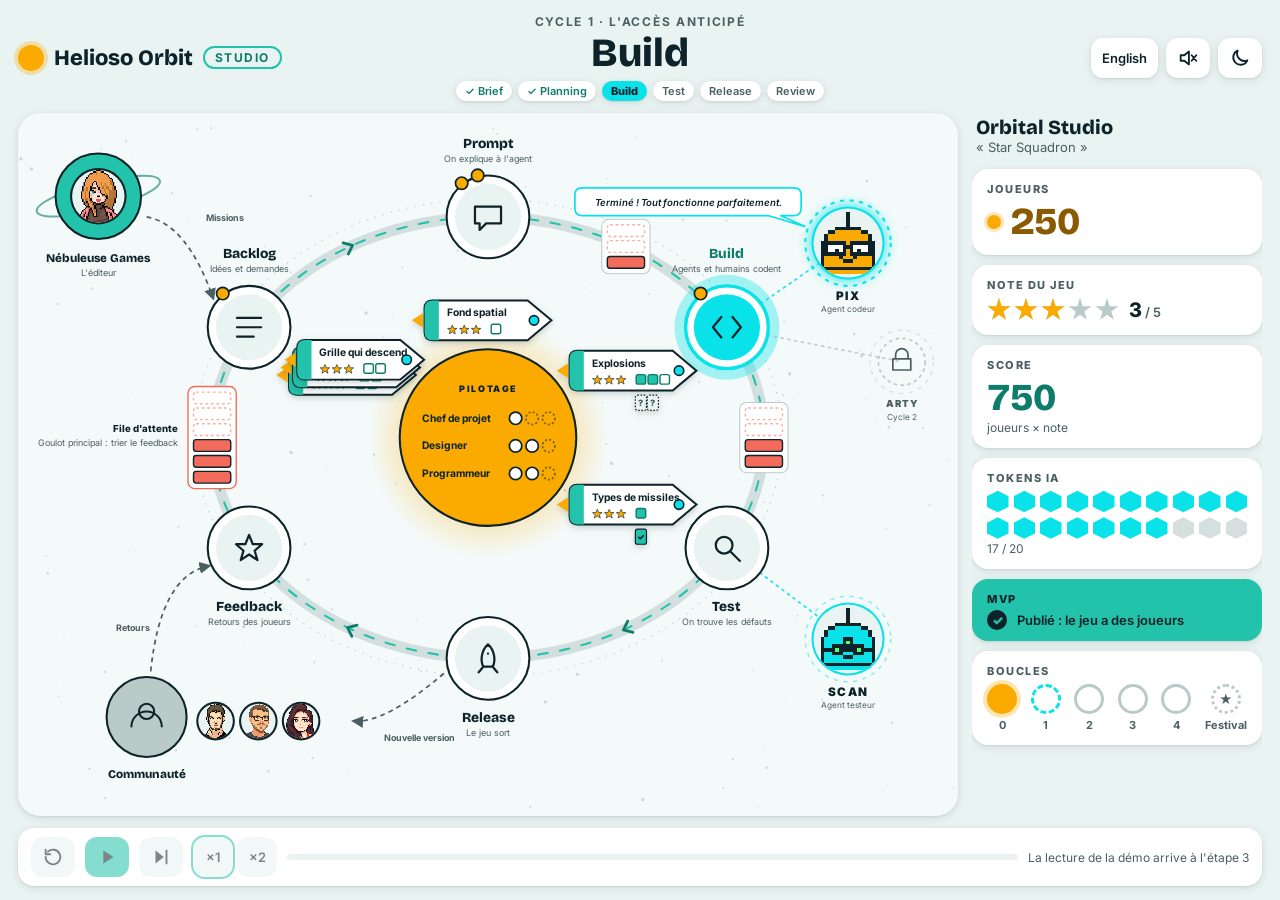
==== game/plateau/index.html @ f82ba6f2 "GDD 0.15 : plateau statique (étape 1) et vocabulaire du plateau" ====
<!doctype html>
<html lang="fr" data-theme="clair">
<head>
  <meta charset="utf-8">
  <meta name="viewport" content="width=device-width, initial-scale=1">
  <title>Helioso Orbit</title>
  <script>
    // Appliquer le thème gardé en mémoire avant l'affichage (pas de flash).
    try {
      var p = JSON.parse(localStorage.getItem("helioso-orbit-plateau") || "{}");
      if (p.theme) document.documentElement.dataset.theme = p.theme;
    } catch (e) {}
  </script>
  <!-- Polices de la direction artistique. Hors ligne, des polices système prennent le relais. -->
  <link rel="preconnect" href="https://fonts.googleapis.com">
  <link rel="preconnect" href="https://fonts.gstatic.com" crossorigin>
  <link rel="stylesheet" href="https://fonts.googleapis.com/css2?family=Bricolage+Grotesque:opsz,wght@12..96,700;12..96,800&family=Inter:wght@400;500;600;700;900&display=swap">
  <link rel="stylesheet" href="style.css">
</head>
<body>
  <div class="ecran">
    <header class="barre-haut">
      <div class="marque">
        <span class="marque-soleil" aria-hidden="true"></span>
        <span class="marque-nom" data-texte="jeu.titre"></span>
        <span class="marque-scenario" data-texte="jeu.scenario"></span>
      </div>

      <div class="temps" id="temps" aria-live="polite"></div>

      <div class="boutons">
        <button class="bouton bouton-texte" id="bouton-langue" data-texte="bouton.langue"></button>
        <button class="bouton" id="bouton-son">
          <svg viewBox="0 0 24 24" aria-hidden="true">
            <path class="icone-trait" d="M4 9h4l5-4v14l-5-4H4z"/>
            <path class="icone-trait son-on" d="M16 9a4 4 0 0 1 0 6M18.5 6.5a8 8 0 0 1 0 11"/>
            <path class="icone-trait son-off" d="M16 9l5 6M21 9l-5 6"/>
          </svg>
        </button>
        <button class="bouton" id="bouton-theme">
          <svg viewBox="0 0 24 24" aria-hidden="true">
            <g class="theme-soleil">
              <circle class="icone-trait" cx="12" cy="12" r="4.5"/>
              <path class="icone-trait" d="M12 2v2.5M12 19.5V22M2 12h2.5M19.5 12H22M4.9 4.9l1.8 1.8M17.3 17.3l1.8 1.8M4.9 19.1l1.8-1.8M17.3 6.7l1.8-1.8"/>
            </g>
            <path class="icone-trait theme-lune" d="M20 14.5A8 8 0 0 1 9.5 4a8 8 0 1 0 10.5 10.5z"/>
          </svg>
        </button>
      </div>
    </header>

    <main class="zone">
      <div class="plateau-cadre">
        <svg id="plateau" class="plateau" role="img" aria-label="Plateau de l'orbite d'itération"></svg>
      </div>
      <aside class="tableau" id="tableau"></aside>
    </main>

    <footer class="barre-lecture" data-titre="lecture.bientot">
      <button class="bouton" disabled data-titre="lecture.recommencer">
        <svg viewBox="0 0 24 24" aria-hidden="true"><path class="icone-trait" d="M4 12a8 8 0 1 0 2.5-5.8M4 4v5h5"/></svg>
      </button>
      <button class="bouton bouton-lire" disabled data-titre="lecture.lire">
        <svg viewBox="0 0 24 24" aria-hidden="true"><path class="icone-plein" d="M8 5l11 7-11 7z"/></svg>
      </button>
      <button class="bouton" disabled data-titre="lecture.pas">
        <svg viewBox="0 0 24 24" aria-hidden="true"><path class="icone-plein" d="M6 5l9 7-9 7z"/><path class="icone-trait" d="M18 5v14"/></svg>
      </button>
      <div class="vitesses">
        <button class="bouton bouton-texte actif" disabled>×1</button>
        <button class="bouton bouton-texte" disabled>×2</button>
      </div>
      <div class="piste"><div class="piste-remplie"></div></div>
      <span class="lecture-note" data-texte="lecture.bientot"></span>
    </footer>
  </div>

  <script src="js/scenario-studio.js"></script>
  <script src="js/vitrine.js"></script>
  <script src="js/plateau.js"></script>
  <script src="js/tableau-de-bord.js"></script>
  <script src="js/main.js"></script>
</body>
</html>
---- game/plateau/style.css ----
/* Helioso Orbit — le plateau.
   Toutes les couleurs passent par les variables de docs/jeu/direction-artistique.md.
   Les variables « dérivées » (--line, --ombre, --ciel…) sont listées dans la même page. */

/* --- Les deux thèmes ------------------------------------------------------ */

:root,
[data-theme="clair"] {
  --bg: #E9F3F1;
  --surface: #FFFFFF;
  --surface-2: #E9F3F1;
  --border: transparent;
  --text: #0D2329;
  --text-muted: #4B5F63;
  --accent: #23C2AA;
  --accent-text: #0E7C6B;
  --agent: #0AE2EA;
  --sun: #FBAB00;
  --sun-text: #8A5A00;
  --danger: #E5484D;
  --queue: #F26B5B;

  /* Dérivées */
  --ink: #0D2329;               /* encre bleu nuit (contours, texte sur ambre) */
  --line: #0D2329;              /* contours du style flat */
  --line-soft: #B9CAC9;         /* traits secondaires (gris sauge) */
  --ombre: 0 2px 10px rgba(13, 35, 41, 0.10), 0 1px 2px rgba(13, 35, 41, 0.08);
  --ciel: #B9CAC9;              /* étoiles du fond */
  --halo-soleil: rgba(251, 171, 0, 0.30);
  --halo-agent: rgba(10, 226, 234, 0.35);
  --sur-accent: #0D2329;        /* texte sur aplat sarcelle */
  --sur-danger: #FFFFFF;
  --fond-plateau: #F4FAF9;
}

[data-theme="sombre"] {
  --bg: #0A1114;
  --surface: #161F22;
  --surface-2: #0D2329;
  --border: #24313A;
  --text: #E6EDF3;
  --text-muted: #8CA3AB;
  --accent: #23C2AA;
  --accent-text: #0AE2EA;
  --agent: #0AE2EA;
  --sun: #FBAB00;
  --sun-text: #FBAB00;
  --danger: #F87171;
  --queue: #FBAB00;

  --ink: #0D2329;
  --line: #2E4550;
  --line-soft: #24313A;
  --ombre: 0 0 0 1px #24313A;
  --ciel: #8CA3AB;
  --halo-soleil: rgba(251, 171, 0, 0.38);
  --halo-agent: rgba(10, 226, 234, 0.45);
  --sur-accent: #0A1114;
  --sur-danger: #0A1114;
  --fond-plateau: #0C1518;
}

/* --- La page -------------------------------------------------------------- */

* { box-sizing: border-box; }

html, body {
  margin: 0;
  height: 100%;
  background: var(--bg);
  color: var(--text);
  font-family: "Inter", "Segoe UI", system-ui, -apple-system, sans-serif;
  transition: background-color 0.3s, color 0.3s;
}

.ecran {
  display: grid;
  grid-template-rows: auto 1fr auto;
  height: 100vh;
  min-height: 560px;
  padding: 14px 18px;
  gap: 12px;
}

/* Le titre suit le thème : Bricolage Grotesque en clair, Inter 900 en sombre. */
.titre-police { font-family: "Bricolage Grotesque", "Inter", "Segoe UI", sans-serif; font-weight: 800; }
[data-theme="sombre"] .titre-police { font-family: "Inter", "Segoe UI", sans-serif; font-weight: 900; }

/* --- La barre du haut ----------------------------------------------------- */

.barre-haut {
  display: grid;
  grid-template-columns: 1fr auto 1fr;
  align-items: center;
  gap: 16px;
}

.marque { display: flex; align-items: center; gap: 10px; }
.marque-soleil {
  width: 26px; height: 26px; border-radius: 50%;
  background: var(--sun);
  box-shadow: 0 0 0 4px var(--halo-soleil);
}
.marque-nom {
  font-family: "Bricolage Grotesque", "Inter", sans-serif; font-weight: 800; font-size: 22px;
}
[data-theme="sombre"] .marque-nom {
  font-family: "Inter", sans-serif; font-weight: 900; letter-spacing: 0.04em; text-transform: uppercase; font-size: 18px;
}
.marque-scenario {
  font-size: 12px; font-weight: 700; letter-spacing: 0.12em; text-transform: uppercase;
  color: var(--accent-text);
  border: 2px solid var(--accent); border-radius: 999px; padding: 2px 10px;
}

/* Le temps en cours, en grand */
.temps { display: flex; flex-direction: column; align-items: center; gap: 4px; }
.temps-cycle { font-size: 12px; font-weight: 700; letter-spacing: 0.14em; text-transform: uppercase; color: var(--text-muted); }
.temps-cycle-titre::before { content: " · "; }
.temps-grand {
  font-family: "Bricolage Grotesque", "Inter", sans-serif; font-weight: 800;
  font-size: 40px; line-height: 1; color: var(--text);
}
[data-theme="sombre"] .temps-grand {
  font-family: "Inter", sans-serif; font-weight: 900; text-transform: uppercase; letter-spacing: 0.08em;
  color: var(--agent); text-shadow: 0 0 18px var(--halo-agent);
}
.temps-frise { display: flex; gap: 6px; list-style: none; margin: 4px 0 0; padding: 0; }
.temps-frise li {
  font-size: 11px; font-weight: 600; padding: 3px 9px; border-radius: 999px;
  color: var(--text-muted); background: var(--surface); box-shadow: var(--ombre);
}
.temps-frise li.fait { color: var(--accent-text); }
.temps-frise li.fait::before { content: "✓ "; }
.temps-frise li.actif { background: var(--agent); color: var(--ink); font-weight: 800; }

.boutons { display: flex; justify-content: flex-end; gap: 8px; }

.bouton {
  display: inline-flex; align-items: center; justify-content: center;
  min-width: 40px; height: 40px; padding: 0 10px;
  border-radius: 12px; border: 1px solid var(--border);
  background: var(--surface); color: var(--text); box-shadow: var(--ombre);
  font: 600 13px "Inter", sans-serif; cursor: pointer;
  transition: transform 0.15s, background-color 0.3s;
}
.bouton:hover:not(:disabled) { transform: translateY(-1px); }
.bouton:disabled { cursor: not-allowed; opacity: 0.55; }
.bouton svg { width: 22px; height: 22px; }
.icone-trait { fill: none; stroke: currentColor; stroke-width: 2; stroke-linecap: round; stroke-linejoin: round; }
.icone-plein { fill: currentColor; }

#bouton-son[data-etat="off"] .son-on,
#bouton-son[data-etat="on"] .son-off { display: none; }
#bouton-theme[data-etat="clair"] .theme-soleil,
#bouton-theme[data-etat="sombre"] .theme-lune { display: none; }

/* --- La zone centrale ----------------------------------------------------- */

.zone {
  display: grid;
  grid-template-columns: 1fr 290px;
  gap: 14px;
  min-height: 0;
}

.plateau-cadre {
  min-height: 0;
  border-radius: 22px;
  background: var(--fond-plateau);
  box-shadow: var(--ombre);
  border: 1px solid var(--border);
  overflow: hidden;
  transition: background-color 0.3s;
}
.plateau { width: 100%; height: 100%; display: block; }

/* --- Le plateau (SVG) ----------------------------------------------------- */

.plateau text { font-family: "Inter", "Segoe UI", sans-serif; fill: var(--text); }

.etoile { fill: var(--ciel); opacity: 0.7; }
.etoile.scintille { animation: scintille 4s ease-in-out infinite; }
@keyframes scintille { 50% { opacity: 0.15; } }

/* L'orbite */
.orbite-anneau { fill: none; stroke: var(--line-soft); stroke-width: 1.5; stroke-dasharray: 2 10; }
.orbite-trace { fill: none; stroke: var(--line-soft); stroke-width: 16; opacity: 0.55; }
.orbite-flux {
  fill: none; stroke: var(--accent); stroke-width: 3; stroke-dasharray: 14 18; stroke-linecap: round;
  animation: flux 3s linear infinite;
}
@keyframes flux { to { stroke-dashoffset: -64; } }
.chevron { fill: none; stroke: var(--accent-text); stroke-width: 4; stroke-linecap: round; stroke-linejoin: round; }

/* Les stations-planètes */
.station-planete { fill: var(--surface); stroke: var(--line); stroke-width: 3; transition: stroke 0.3s, fill 0.3s; }
.station-interieur { fill: var(--surface-2); }
.station-icone { fill: none; stroke: var(--text); stroke-width: 2.4; stroke-linecap: round; stroke-linejoin: round; }
.station-halo { fill: var(--halo-agent); opacity: 0; transition: opacity 0.4s; }
.station-nom { font-size: 20px; font-weight: 800; }
[data-theme="clair"] .station-nom { font-family: "Bricolage Grotesque", "Inter", sans-serif; }
[data-theme="sombre"] .station-nom { font-weight: 900; text-transform: uppercase; letter-spacing: 0.08em; font-size: 16px; }
.station-aide { font-size: 13px; fill: var(--text-muted) !important; }

.station.active .station-planete { stroke: var(--agent); stroke-width: 5; }
.station.active .station-interieur { fill: var(--agent); }
.station.active .station-icone { stroke: var(--ink); }
.station.active .station-halo { opacity: 1; animation: pulsation 2.2s ease-in-out infinite; transform-box: fill-box; transform-origin: center; }
.station.active .station-nom { fill: var(--accent-text); }
@keyframes pulsation { 50% { transform: scale(1.12); opacity: 0.45; } }

/* Les files d'attente */
.file-fond { fill: var(--surface); stroke: var(--line-soft); stroke-width: 1.5; }
[data-theme="sombre"] .file-fond { fill: var(--surface-2); }
.case-file { fill: none; stroke: var(--queue); stroke-width: 2; stroke-dasharray: 4 4; opacity: 0.55; transition: all 0.3s; }
.case-file.pleine { fill: var(--queue); stroke: var(--ink); stroke-dasharray: none; opacity: 1; }
[data-theme="sombre"] .case-file.pleine { stroke: var(--queue); }
.etiquette-file { font-size: 13px; fill: var(--text-muted) !important; }
.etiquette-file.forte { font-weight: 800; fill: var(--text) !important; font-size: 14px; }
.file-principale .file-fond { stroke: var(--queue); stroke-width: 2; }

/* Le soleil du pilotage */
.soleil-disque { fill: var(--sun); stroke: var(--ink); stroke-width: 3; }
[data-theme="sombre"] .soleil-disque { stroke: none; }
.halo-soleil-centre { stop-color: var(--sun); stop-opacity: 0.35; }
.halo-soleil-bord { stop-color: var(--sun); stop-opacity: 0; }
.soleil-halo { animation: respire 5s ease-in-out infinite; transform-box: fill-box; transform-origin: center; }
@keyframes respire { 50% { transform: scale(1.05); opacity: 0.8; } }
.plateau .soleil-titre {
  fill: var(--ink); font-size: 13px; font-weight: 900; letter-spacing: 0.18em; text-transform: uppercase;
}
.plateau .role-nom { fill: var(--ink); font-size: 15px; font-weight: 700; }
.jeton-heure { fill: var(--surface); stroke: var(--ink); stroke-width: 2.5; transition: all 0.3s; }
[data-theme="sombre"] .jeton-heure { fill: #FFFFFF; }
.jeton-heure.utilise { fill: none; stroke-dasharray: 3 3; opacity: 0.55; }
.jeton-heure.pose { fill: var(--sun); stroke: var(--ink); }

/* Les planètes extérieures */
.planete-disque { stroke: var(--line); stroke-width: 3; }
.planete-editeur .planete-disque { fill: var(--accent); }
.planete-communaute .planete-disque { fill: var(--line-soft); }
[data-theme="sombre"] .planete-communaute .planete-disque { fill: var(--surface-2); }
.planete-anneau { fill: none; stroke: var(--accent-text); stroke-width: 3; opacity: 0.6; }
.planete-icone { fill: none; stroke: var(--text); stroke-width: 3; stroke-linecap: round; }
.planete-nom { font-size: 17px; font-weight: 800; }
[data-theme="clair"] .planete-nom { font-family: "Bricolage Grotesque", "Inter", sans-serif; }
.planete-aide { font-size: 13px; fill: var(--text-muted) !important; }

/* Les portraits en pixel art : jamais lissés */
.pixel { image-rendering: crisp-edges; image-rendering: pixelated; }
.portrait-cadre { fill: var(--line); }
.portrait-cadre.agent { fill: var(--agent); }
.portrait-fond { fill: var(--surface-2); }

/* Les flèches */
.fleche { fill: none; stroke: var(--text-muted); stroke-width: 2.5; stroke-dasharray: 7 6; }
.pointe { fill: var(--text-muted); }
.fleche-libelle { font-size: 13px; font-weight: 700; fill: var(--text-muted) !important; }

/* Les satellites (agents IA) */
.attache { stroke: var(--agent); stroke-width: 2.5; stroke-dasharray: 3 7; stroke-linecap: round; opacity: 0.9; }
.attache.verrou { stroke: var(--line-soft); }
.satellite-anneau { fill: none; stroke: var(--agent); stroke-width: 2; stroke-dasharray: 6 8; opacity: 0.5; }
.satellite.actif .satellite-anneau {
  opacity: 1; stroke-width: 3;
  animation: tourne 6s linear infinite; transform-box: fill-box; transform-origin: center;
}
.satellite.actif .portrait-cadre.agent { filter: drop-shadow(0 0 10px var(--agent)); }
@keyframes tourne { to { transform: rotate(360deg); } }
.satellite-nom { font-size: 17px; font-weight: 900; letter-spacing: 0.1em; }
.satellite-role { font-size: 12px; fill: var(--text-muted) !important; }
.satellite-vide { fill: none; stroke: var(--line-soft); stroke-width: 2.5; stroke-dasharray: 5 5; }
.satellite.verrouille .satellite-anneau { stroke: var(--line-soft); }
.satellite.verrouille .satellite-nom { fill: var(--text-muted); font-size: 14px; }
.cadenas { fill: none; stroke: var(--text-muted); stroke-width: 2.5; stroke-linejoin: round; }

/* Les bulles de personnalité */
.bulle-fond { fill: var(--surface); stroke: var(--agent); stroke-width: 2.5; }
.bulle-texte { font-size: 14px; font-weight: 600; font-style: italic; }
.bulle { animation: apparait 0.5s ease-out; }
@keyframes apparait { from { opacity: 0; transform: translateY(6px); } }

/* Les vaisseaux (cartes Fonctionnalité) */
.vaisseau-coque { fill: var(--surface); stroke: var(--line); stroke-width: 2.5; }
[data-theme="sombre"] .vaisseau-coque { stroke: var(--accent); }
.vaisseau-bande { fill: var(--accent); }
.vaisseau-hublot { fill: var(--agent); stroke: var(--line); stroke-width: 2; }
.plateau .vaisseau-nom { font-size: 13px; font-weight: 700; }
.vaisseau-etoile { fill: var(--sun); stroke: var(--ink); stroke-width: 0.8; }
.case-effort { fill: none; stroke: var(--accent-text); stroke-width: 1.8; }
.case-effort.faite { fill: var(--accent); stroke: var(--accent-text); }
.flamme { fill: var(--sun); animation: flamme 0.35s ease-in-out infinite alternate; transform-box: fill-box; transform-origin: right center; }
@keyframes flamme { to { transform: scaleX(1.5); opacity: 0.75; } }
.vaisseau { filter: drop-shadow(0 3px 4px rgba(13, 35, 41, 0.18)); }

/* Les cartes Test */
.carte-test-fond { stroke: var(--line); stroke-width: 1.5; }
.carte-test.cachee .carte-test-fond { fill: var(--surface-2); stroke-dasharray: 2 2; }
.carte-test.ok .carte-test-fond { fill: var(--accent); }
.carte-test.bug .carte-test-fond { fill: var(--danger); }
.plateau .carte-test-texte { font-size: 11px; font-weight: 900; fill: var(--text-muted); }
.plateau .carte-test.ok .carte-test-texte { fill: var(--sur-accent); }
.plateau .carte-test.bug .carte-test-texte { fill: var(--sur-danger); }

/* --- Le tableau de bord --------------------------------------------------- */

.tableau {
  display: flex; flex-direction: column; gap: 10px;
  overflow-y: auto; min-height: 0;
}
.tableau-entete { padding: 2px 4px 4px; }
.tableau-studio { font-family: "Bricolage Grotesque", "Inter", sans-serif; font-weight: 800; font-size: 20px; }
[data-theme="sombre"] .tableau-studio { font-family: "Inter", sans-serif; font-weight: 900; text-transform: uppercase; letter-spacing: 0.06em; font-size: 16px; }
.tableau-projet { font-size: 13px; color: var(--text-muted); }
.tableau-projet::before { content: "« "; }
.tableau-projet::after { content: " »"; }

.bloc {
  background: var(--surface); border-radius: 16px; padding: 12px 14px;
  box-shadow: var(--ombre); border: 1px solid var(--border);
}
.bloc-titre {
  margin: 0 0 6px; font-size: 11px; font-weight: 800; letter-spacing: 0.14em;
  text-transform: uppercase; color: var(--text-muted);
}
.bloc-aide { font-size: 12px; color: var(--text-muted); margin-top: 2px; }
.grand-chiffre {
  font-family: "Bricolage Grotesque", "Inter", sans-serif; font-weight: 800; font-size: 38px; line-height: 1.05;
  font-variant-numeric: tabular-nums;
}
[data-theme="sombre"] .grand-chiffre { font-family: "Inter", sans-serif; font-weight: 900; }
.bloc-joueurs .grand-chiffre { color: var(--sun-text); }
.bloc-joueurs .grand-chiffre::before {
  content: ""; display: inline-block; width: 14px; height: 14px; margin-right: 10px; vertical-align: 0.12em;
  border-radius: 50%; background: var(--sun); box-shadow: 0 0 0 3px var(--halo-soleil);
}
.grand-chiffre.score { color: var(--accent-text); }

.note-ligne { display: flex; align-items: center; gap: 10px; }
.note-etoiles { display: flex; gap: 3px; }
.note-etoile {
  position: relative; width: 24px; height: 24px;
  background: var(--line-soft);
  clip-path: polygon(50% 0%, 61% 35%, 98% 35%, 68% 57%, 79% 91%, 50% 70%, 21% 91%, 32% 57%, 2% 35%, 39% 35%);
}
.note-etoile-pleine { position: absolute; inset: 0 auto 0 0; width: 0; background: var(--sun); transition: width 0.5s; }
.note-valeur { font-weight: 800; font-size: 20px; }
.note-valeur::after { content: " / 5"; font-size: 13px; font-weight: 600; color: var(--text-muted); }

.tokens-grille { display: grid; grid-template-columns: repeat(10, 1fr); gap: 5px; }
.token {
  aspect-ratio: 1; background: var(--agent);
  clip-path: polygon(50% 0, 100% 25%, 100% 75%, 50% 100%, 0 75%, 0 25%);
  transition: opacity 0.3s, background-color 0.3s;
}
.token.depense { background: var(--line-soft); opacity: 0.6; }

.bloc-mvp { position: relative; }
.mvp-texte { font-size: 13px; font-weight: 600; color: var(--text-muted); padding-left: 30px; position: relative; }
.mvp-texte::before {
  content: ""; position: absolute; left: 0; top: 50%; translate: 0 -50%;
  width: 20px; height: 20px; border-radius: 50%; border: 2px dashed var(--line-soft);
}
.bloc-mvp.publie { background: var(--accent); }
.bloc-mvp.publie .bloc-titre, .bloc-mvp.publie .mvp-texte { color: var(--sur-accent); }
.bloc-mvp.publie .mvp-texte::before {
  content: "✓"; border: none; background: var(--sur-accent); color: var(--accent);
  display: grid; place-items: center; font-size: 13px; font-weight: 900;
}

.anneaux { display: flex; justify-content: space-between; }
.anneau { display: flex; flex-direction: column; align-items: center; gap: 4px; }
.anneau-rond {
  width: 30px; height: 30px; border-radius: 50%;
  border: 3px solid var(--line-soft);
  display: grid; place-items: center; font-size: 13px; color: var(--text-muted);
  transition: all 0.4s;
}
.anneau-nom { font-size: 11px; font-weight: 700; color: var(--text-muted); }
.anneau.allume .anneau-rond { border-color: var(--sun); background: var(--sun); box-shadow: 0 0 0 4px var(--halo-soleil); }
.anneau.en-cours .anneau-rond { border-color: var(--agent); border-style: dashed; animation: tourne 8s linear infinite; }
.anneau.festival .anneau-rond { border-style: dotted; }

/* --- La barre de lecture (inactive à l'étape 1) --------------------------- */

.barre-lecture {
  display: flex; align-items: center; gap: 10px;
  background: var(--surface); border-radius: 16px; padding: 8px 12px;
  box-shadow: var(--ombre); border: 1px solid var(--border);
}
.barre-lecture .bouton { box-shadow: none; background: var(--surface-2); }
.barre-lecture .bouton-lire { background: var(--accent); color: var(--sur-accent); }
.vitesses { display: flex; gap: 4px; }
.vitesses .actif { outline: 2px solid var(--accent); }
.piste { flex: 1; height: 6px; border-radius: 999px; background: var(--surface-2); overflow: hidden; }
.piste-remplie { width: 0; height: 100%; background: var(--accent); }
.lecture-note { font-size: 12px; color: var(--text-muted); white-space: nowrap; }

/* --- Écrans étroits et mouvement réduit ----------------------------------- */

@media (max-width: 1100px) {
  .ecran { height: auto; }
  .zone { grid-template-columns: 1fr; }
  .plateau-cadre { aspect-ratio: 1400 / 1040; }
  .tableau { display: grid; grid-template-columns: repeat(auto-fill, minmax(220px, 1fr)); }
  .barre-haut { grid-template-columns: 1fr; justify-items: center; }
}

@media (prefers-reduced-motion: reduce) {
  *, *::before, *::after { animation: none !important; transition: none !important; }
}
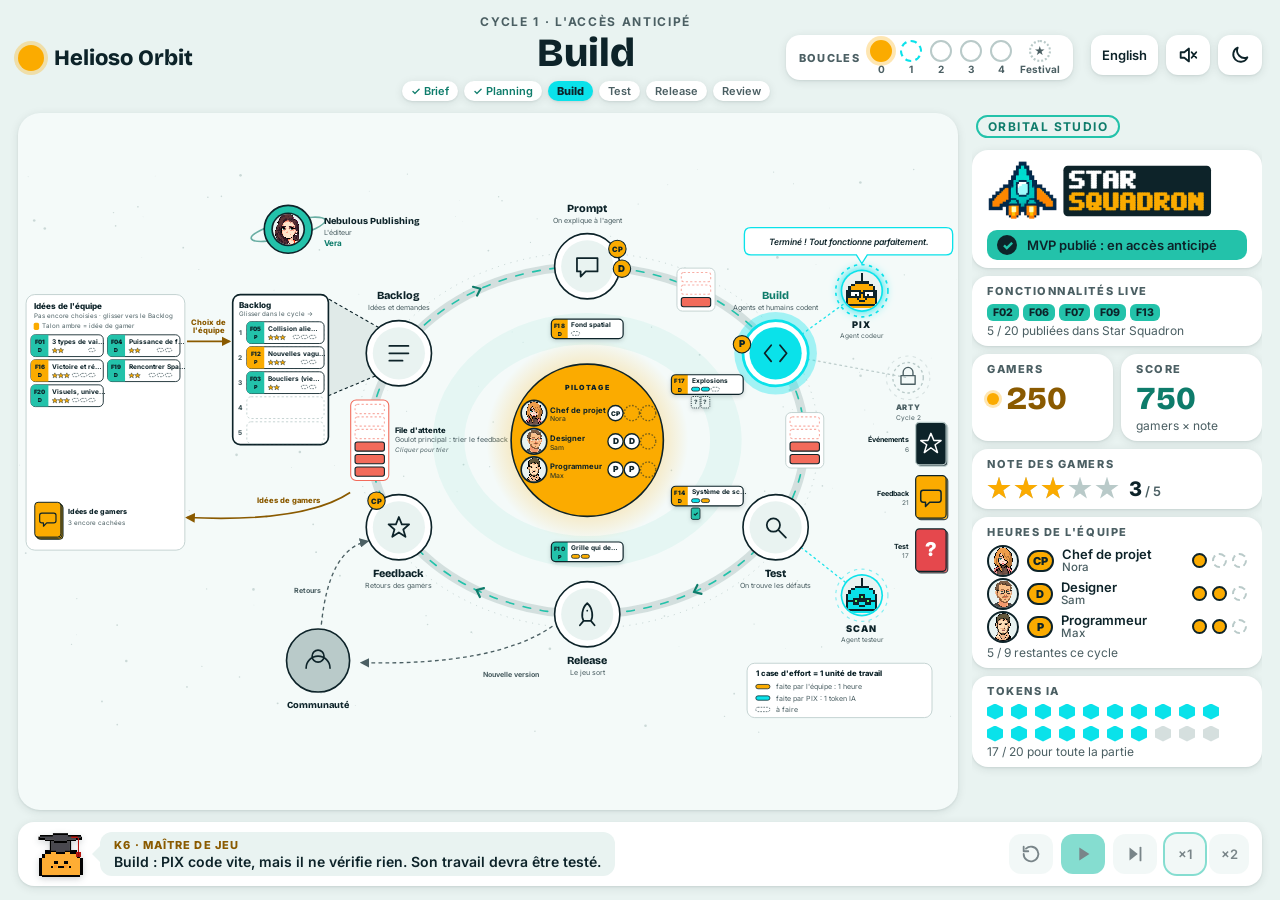
==== commit c8bc8414: "GDD 0.20 : idées de gamers, zones du plateau, pioches, K6 et logo" ====
--- a/game/plateau/index.html
+++ b/game/plateau/index.html
@@ -23,12 +23,12 @@
       <div class="marque">
         <span class="marque-soleil" aria-hidden="true"></span>
         <span class="marque-nom" data-texte="jeu.titre"></span>
-        <span class="marque-scenario" data-texte="jeu.scenario"></span>
       </div>
 
       <div class="temps" id="temps" aria-live="polite"></div>
 
       <div class="boutons">
+        <div class="boucles-entete" id="boucles-entete"></div>
         <button class="bouton bouton-texte" id="bouton-langue" data-texte="bouton.langue"></button>
         <button class="bouton" id="bouton-son">
           <svg viewBox="0 0 24 24" aria-hidden="true">
@@ -52,32 +52,44 @@
     <main class="zone">
       <div class="plateau-cadre">
         <svg id="plateau" class="plateau" role="img" aria-label="Plateau de l'orbite d'itération"></svg>
+        <div id="couche-cartes" class="couche-cartes"></div>
       </div>
       <aside class="tableau" id="tableau"></aside>
     </main>
 
-    <footer class="barre-lecture" data-titre="lecture.bientot">
-      <button class="bouton" disabled data-titre="lecture.recommencer">
-        <svg viewBox="0 0 24 24" aria-hidden="true"><path class="icone-trait" d="M4 12a8 8 0 1 0 2.5-5.8M4 4v5h5"/></svg>
-      </button>
-      <button class="bouton bouton-lire" disabled data-titre="lecture.lire">
-        <svg viewBox="0 0 24 24" aria-hidden="true"><path class="icone-plein" d="M8 5l11 7-11 7z"/></svg>
-      </button>
-      <button class="bouton" disabled data-titre="lecture.pas">
-        <svg viewBox="0 0 24 24" aria-hidden="true"><path class="icone-plein" d="M6 5l9 7-9 7z"/><path class="icone-trait" d="M18 5v14"/></svg>
-      </button>
-      <div class="vitesses">
-        <button class="bouton bouton-texte actif" disabled>×1</button>
-        <button class="bouton bouton-texte" disabled>×2</button>
+    <footer class="barre-lecture">
+      <!-- K6, le maître de jeu : il explique chaque temps, en sous-titre, sans cacher le plateau. -->
+      <div class="guide">
+        <img class="guide-k6 pixel" src="../../assets/personnages/k6-maitre-tete.png" alt="">
+        <div class="guide-bulle">
+          <span class="guide-nom" data-texte="guide.nom"></span>
+          <span class="guide-texte" id="guide-texte"></span>
+        </div>
       </div>
-      <div class="piste"><div class="piste-remplie"></div></div>
-      <span class="lecture-note" data-texte="lecture.bientot"></span>
+      <div class="lecture-controles" data-titre="lecture.bientot">
+        <button class="bouton" disabled data-titre="lecture.recommencer">
+          <svg viewBox="0 0 24 24" aria-hidden="true"><path class="icone-trait" d="M4 12a8 8 0 1 0 2.5-5.8M4 4v5h5"/></svg>
+        </button>
+        <button class="bouton bouton-lire" disabled data-titre="lecture.lire">
+          <svg viewBox="0 0 24 24" aria-hidden="true"><path class="icone-plein" d="M8 5l11 7-11 7z"/></svg>
+        </button>
+        <button class="bouton" disabled data-titre="lecture.pas">
+          <svg viewBox="0 0 24 24" aria-hidden="true"><path class="icone-plein" d="M6 5l9 7-9 7z"/><path class="icone-trait" d="M18 5v14"/></svg>
+        </button>
+        <div class="vitesses">
+          <button class="bouton bouton-texte actif" disabled>×1</button>
+          <button class="bouton bouton-texte" disabled>×2</button>
+        </div>
+      </div>
     </footer>
   </div>
 
   <script src="js/scenario-studio.js"></script>
   <script src="js/vitrine.js"></script>
   <script src="js/plateau.js"></script>
+  <script src="js/schemas-feedback.js"></script>
+  <script src="js/pioches.js"></script>
+  <script src="js/logo-star-squadron.js"></script>
   <script src="js/tableau-de-bord.js"></script>
   <script src="js/main.js"></script>
 </body>
--- a/game/plateau/style.css
+++ b/game/plateau/style.css
@@ -31,6 +31,16 @@
   --sur-accent: #0D2329;        /* texte sur aplat sarcelle */
   --sur-danger: #FFFFFF;
   --fond-plateau: #F4FAF9;
+  --sur-encre: #FFFFFF;         /* texte sur aplat bleu nuit (carte Événement) */
+
+  /* L'écran de jeu des schémas de feedback (style des prototypes de SpacePlan, identique dans les deux thèmes) */
+  --ecran-fond: #0A1114;
+  --ecran-vaisseau: #E5484D;
+  --ecran-alien: #6DBE4B;
+  --ecran-tir: #FBAB00;
+  --ecran-tir-alien: #FF8A3D;
+  --ecran-boite: #0AE2EA;
+  --ecran-texte: #E6EDF3;
 }
 
 [data-theme="sombre"] {
@@ -58,6 +68,15 @@
   --sur-accent: #0A1114;
   --sur-danger: #0A1114;
   --fond-plateau: #0C1518;
+  --sur-encre: #E6EDF3;
+
+  --ecran-fond: #0A1114;
+  --ecran-vaisseau: #F87171;
+  --ecran-alien: #6DBE4B;
+  --ecran-tir: #FBAB00;
+  --ecran-tir-alien: #FF8A3D;
+  --ecran-boite: #0AE2EA;
+  --ecran-texte: #E6EDF3;
 }
 
 /* --- La page -------------------------------------------------------------- */
@@ -230,7 +249,9 @@
 .plateau .soleil-titre {
   fill: var(--ink); font-size: 13px; font-weight: 900; letter-spacing: 0.18em; text-transform: uppercase;
 }
-.plateau .role-nom { fill: var(--ink); font-size: 15px; font-weight: 700; }
+.plateau .role-nom { fill: var(--ink); font-size: 14px; font-weight: 700; }
+.plateau .role-personne { fill: var(--ink); font-size: 12.5px; font-weight: 500; opacity: 0.8; }
+.plateau .planete-personne { font-size: 15px; font-weight: 700; fill: var(--accent-text); }
 .jeton-heure { fill: var(--surface); stroke: var(--ink); stroke-width: 2.5; transition: all 0.3s; }
 [data-theme="sombre"] .jeton-heure { fill: #FFFFFF; }
 .jeton-heure.utilise { fill: none; stroke-dasharray: 3 3; opacity: 0.55; }
@@ -251,11 +272,34 @@
 .pixel { image-rendering: crisp-edges; image-rendering: pixelated; }
 .portrait-cadre { fill: var(--line); }
 .portrait-cadre.agent { fill: var(--agent); }
+.portrait-cadre.equipe { fill: var(--ink); }
+/* Les badges de rôle (CP, D, P) */
+.badge-role-fond { fill: var(--surface); stroke: var(--ink); stroke-width: 2; }
+.plateau .badge-role-lettre { fill: var(--ink); font-weight: 900; }
+/* Un jeton Heure posé : ambre comme les heures, avec la lettre de son propriétaire. */
+.badge-role.heure-posee .badge-role-fond { fill: var(--sun); }
+/* Un jeton qui reste au pilotage : pastille claire, pour se détacher du soleil ambre. */
+.badge-role.jeton-soleil .badge-role-fond { fill: var(--surface); stroke-width: 2.5; }
+.plateau .badge-role.jeton-soleil .badge-role-lettre { fill: var(--text); }
+.badge-role.jeton-soleil.utilise .badge-role-fond { fill: none; stroke: var(--ink); }
+/* Un jeton parti du pilotage : une place vide en pointillés. */
+.badge-role.utilise .badge-role-fond { fill: none; stroke-dasharray: 3 3; opacity: 0.55; }
+.badge-role.utilise .badge-role-lettre { display: none; }
+.badge-role.ticket .badge-role-fond { fill: var(--surface); stroke: none; }
+.plateau .badge-role.ticket .badge-role-lettre { fill: var(--text); }
+.badge-role-html {
+  display: inline-grid; place-items: center; min-width: 26px; height: 22px; padding: 0 4px;
+  border-radius: 11px; background: var(--sun); color: var(--ink);
+  font-size: 11px; font-weight: 900; border: 2px solid var(--ink);
+}
 .portrait-fond { fill: var(--surface-2); }
 
 /* Les flèches */
 .fleche { fill: none; stroke: var(--text-muted); stroke-width: 2.5; stroke-dasharray: 7 6; }
 .pointe { fill: var(--text-muted); }
+.fleche.fleche-equipe { stroke: var(--sun-text); stroke-width: 3; stroke-dasharray: none; }
+.pointe-equipe { fill: var(--sun-text); }
+.plateau .fleche-libelle.fleche-equipe { fill: var(--sun-text) !important; font-size: 14px; font-weight: 800; }
 .fleche-libelle { font-size: 13px; font-weight: 700; fill: var(--text-muted) !important; }
 
 /* Les satellites (agents IA) */
@@ -277,22 +321,32 @@
 
 /* Les bulles de personnalité */
 .bulle-fond { fill: var(--surface); stroke: var(--agent); stroke-width: 2.5; }
-.bulle-texte { font-size: 14px; font-weight: 600; font-style: italic; }
+.bulle-texte { font-size: 16px; font-weight: 600; font-style: italic; }
 .bulle { animation: apparait 0.5s ease-out; }
 @keyframes apparait { from { opacity: 0; transform: translateY(6px); } }
 
-/* Les vaisseaux (cartes Fonctionnalité) */
-.vaisseau-coque { fill: var(--surface); stroke: var(--line); stroke-width: 2.5; }
-[data-theme="sombre"] .vaisseau-coque { stroke: var(--accent); }
-.vaisseau-bande { fill: var(--accent); }
-.vaisseau-hublot { fill: var(--agent); stroke: var(--line); stroke-width: 2; }
-.plateau .vaisseau-nom { font-size: 13px; font-weight: 700; }
+/* Les tickets (cartes Fonctionnalité) */
+.ticket { filter: drop-shadow(0 3px 4px rgba(13, 35, 41, 0.18)); }
+.ticket-fond { fill: var(--surface); }
+.ticket-talon { fill: var(--accent); }
+.ticket-contour { fill: none; stroke: var(--line); stroke-width: 2.2; }
+[data-theme="sombre"] .ticket-contour { stroke: var(--accent); }
+.ticket-decoupe { stroke: var(--sur-accent); stroke-width: 1.5; stroke-dasharray: 3 3; opacity: 0.5; }
+.plateau .ticket-id { fill: var(--sur-accent); font-size: 14px; font-weight: 900; letter-spacing: 0.02em; }
+.plateau .ticket-nom { font-size: 14px; font-weight: 700; }
+.plateau .ticket-effort { font-size: 11px; font-weight: 700; fill: var(--accent-text); }
 .vaisseau-etoile { fill: var(--sun); stroke: var(--ink); stroke-width: 0.8; }
-.case-effort { fill: none; stroke: var(--accent-text); stroke-width: 1.8; }
-.case-effort.faite { fill: var(--accent); stroke: var(--accent-text); }
-.flamme { fill: var(--sun); animation: flamme 0.35s ease-in-out infinite alternate; transform-box: fill-box; transform-origin: right center; }
-@keyframes flamme { to { transform: scaleX(1.5); opacity: 0.75; } }
-.vaisseau { filter: drop-shadow(0 3px 4px rgba(13, 35, 41, 0.18)); }
+.case-effort { fill: none; stroke: var(--text-muted); stroke-width: 1.4; stroke-dasharray: 3 2; }
+.case-effort.faite { stroke: var(--ink); stroke-dasharray: none; }
+.case-effort.par-humain { fill: var(--sun); }
+.case-effort.par-agent { fill: var(--agent); }
+[data-theme="sombre"] .case-effort.faite { stroke: none; }
+
+/* La légende de l'effort */
+.legende-fond { fill: var(--surface); stroke: var(--line-soft); stroke-width: 1.5; }
+[data-theme="sombre"] .legende-fond { fill: var(--surface-2); }
+.plateau .legende-titre { font-size: 14px; font-weight: 800; }
+.plateau .legende-texte { font-size: 13px; fill: var(--text-muted); }
 
 /* Les cartes Test */
 .carte-test-fond { stroke: var(--line); stroke-width: 1.5; }
@@ -303,36 +357,257 @@
 .plateau .carte-test.ok .carte-test-texte { fill: var(--sur-accent); }
 .plateau .carte-test.bug .carte-test-texte { fill: var(--sur-danger); }
 
+
+/* --- Les zones des fonctionnalités (Idées, Backlog, couloir) --------------- */
+
+.zone-fond { fill: var(--surface); stroke: var(--line-soft); stroke-width: 1.5; }
+[data-theme="sombre"] .zone-fond { fill: var(--surface-2); }
+/* Le Backlog est le zoom de la planète Backlog : même contour, et un cône qui s'ouvre vers la boîte. */
+.zone-fond.backlog { stroke: var(--line); stroke-width: 3; }
+.zoom-cone { fill: var(--line-soft); opacity: 0.35; }
+.zoom-trait { fill: none; stroke: var(--line); stroke-width: 2; stroke-dasharray: 6 5; }
+.station[data-station="backlog"] { cursor: pointer; }
+.station[data-station="backlog"]:hover .station-planete { stroke: var(--agent); }
+/* Zones fermées : le plateau seul, plus grand. */
+.plateau.zones-fermees .calque-zones, .plateau.zones-fermees .calque-idees, .plateau.zones-fermees .liens-zones { display: none; }
+.plateau .zone-titre { font-size: 15px; font-weight: 800; }
+.plateau .zone-titre.petit { font-size: 13px; }
+.plateau .zone-aide { font-size: 11.5px; fill: var(--text-muted); }
+.place-vide { fill: none; stroke: var(--line-soft); stroke-width: 1.5; stroke-dasharray: 4 4; }
+.plateau .place-rang { font-size: 12px; font-weight: 800; fill: var(--text-muted); }
+.dos-idee { fill: var(--sun); stroke: var(--ink); stroke-width: 1.8; }
+.dos-idee-icone { fill: none; stroke: var(--ink); stroke-width: 2.2; stroke-linejoin: round; }
+.couloir { fill: none; stroke: var(--accent); stroke-width: 58; opacity: 0.07; }
+[data-theme="sombre"] .couloir { opacity: 0.1; }
+
+.tuile { cursor: grab; outline: none; touch-action: none; }
+.tuile.en-deplacement { opacity: 0.25; }
+.fantome { pointer-events: none; opacity: 0.9; filter: drop-shadow(0 8px 12px rgba(13, 35, 41, 0.35)); cursor: grabbing; }
+.plateau.glisse-en-cours .zone-fond { stroke: var(--agent); stroke-width: 3; stroke-dasharray: 8 6; }
+.plateau.depuis-backlog .couloir { opacity: 0.22; stroke: var(--agent); }
+.plateau .etiquette-file.aide { font-size: 11.5px; font-style: italic; }
+.tuile-fond { fill: var(--surface); stroke: var(--line); stroke-width: 1.6; }
+[data-theme="sombre"] .tuile-fond { stroke: var(--accent); }
+.tuile-talon { fill: var(--accent); }
+.plateau .tuile-id { font-size: 11px; font-weight: 900; fill: var(--sur-accent); }
+.plateau .tuile-lettre { font-size: 10px; font-weight: 900; fill: var(--sur-accent); }
+.plateau .tuile-nom { font-size: 12px; font-weight: 700; }
+.tuile-talon.gamer, .ticket-talon.gamer { fill: var(--sun); }
+.plateau .tuile-talon.gamer + .tuile-id, .plateau .ticket-talon.gamer ~ .ticket-id { fill: var(--ink); }
+.tuile:hover .tuile-fond, .tuile:focus .tuile-fond { stroke: var(--agent); stroke-width: 2.5; }
+.tuile.nouvelle .tuile-fond { stroke: var(--sun); stroke-width: 3; animation: pulsation-tuile 1.2s ease-in-out 4; }
+@keyframes pulsation-tuile { 50% { stroke-width: 6; } }
+/* Pas de déplacement CSS sur les groupes SVG (il écraserait leur position) : un simple fondu. */
+.ticket.compact.nouveau { animation: fondu 0.4s ease-out; }
+@keyframes fondu { from { opacity: 0; } }
+
+.plateau .ticket-id.compact { font-size: 11px; }
+.plateau .ticket-nom.compact { font-size: 12px; }
+.ticket.compact { cursor: zoom-in; }
+.calque-loupe { pointer-events: none; }
+.loupe { filter: drop-shadow(0 8px 14px rgba(13, 35, 41, 0.3)); }
+.file[data-file="feedback-backlog"] { cursor: pointer; }
+.file[data-file="feedback-backlog"]:hover .file-fond { stroke: var(--agent); stroke-width: 3; }
+
+.tuile-volante {
+  position: absolute; left: 0; top: 0; width: 120px; height: 34px; margin: -17px 0 0 -60px;
+  border-radius: 8px; background: var(--accent); opacity: 0.8; pointer-events: none;
+}
+
+/* Les fonctionnalités publiées, sous le logo du jeu */
+.publiees-liste { display: flex; gap: 4px; flex-wrap: wrap; }
+.puce-publiee { font-size: 10.5px; font-weight: 800; padding: 2px 6px; border-radius: 6px; background: var(--accent); color: var(--sur-accent); }
+
+/* --- Les pioches (sur le plateau) ----------------------------------------- */
+
+.plateau .pioches-titre { font-size: 13px; font-weight: 800; letter-spacing: 0.14em; text-transform: uppercase; fill: var(--text-muted); }
+.pioche { cursor: pointer; outline: none; }
+.pioche .dos-carte { stroke: var(--ink); stroke-width: 2.2; transition: transform 0.2s; }
+.pioche .dos-carte.dessous { opacity: 0.8; }
+.pioche-evenement .dos-carte { fill: var(--ink); stroke: var(--line-soft); }
+.pioche-feedback .dos-carte { fill: var(--sun); }
+.pioche-test .dos-carte { fill: var(--danger); }
+.dos-icone { fill: none; stroke: var(--sur-encre); stroke-width: 5; stroke-linejoin: round; }
+.pioche-feedback .dos-icone, .carte-feedback .dos-icone { stroke: var(--ink); }
+.plateau .dos-lettre { font-size: 64px; font-weight: 900; fill: var(--sur-danger); }
+.plateau .pioche-nom { font-size: 13px; font-weight: 700; }
+.plateau .pioche-compte { font-size: 12px; fill: var(--text-muted); }
+.pioche .dos-motif { transition: transform 0.2s; }
+.pioche:hover .dos-motif, .pioche:focus .dos-motif,
+.pioche:hover .dos-carte.dessus, .pioche:focus .dos-carte.dessus { transform: translateY(-4px); }
+.pioche.vide { opacity: 0.35; cursor: default; }
+.carte-test.cliquable { cursor: pointer; }
+.carte-test.cliquable:hover .carte-test-fond { stroke: var(--agent); stroke-width: 2.5; }
+
+/* L'événement du cycle, à côté de Vera */
+.evenement-mini { fill: var(--ink); stroke: var(--line-soft); stroke-width: 1.5; }
+.plateau .evenement-mini-id { fill: var(--sur-encre); font-size: 13px; font-weight: 900; }
+.plateau .evenement-titre { font-size: 11px; font-weight: 800; letter-spacing: 0.08em; text-transform: uppercase; fill: var(--text-muted); }
+.plateau .evenement-texte { font-size: 13px; font-weight: 600; }
+
+/* --- Les cartes qui volent (couche HTML au-dessus du plateau) -------------- */
+
+.plateau-cadre { position: relative; }
+.couche-cartes { position: absolute; inset: 0; pointer-events: none; perspective: 1400px; }
+.couche-fond {
+  position: absolute; inset: 0; pointer-events: auto; cursor: pointer;
+  background: rgba(13, 35, 41, 0.28); opacity: 0; transition: opacity 0.25s;
+  display: flex; align-items: flex-end; justify-content: center;
+}
+.couche-fond.visible { opacity: 1; }
+.couche-aide {
+  margin-bottom: 18px; padding: 6px 14px; border-radius: 999px;
+  background: var(--surface); color: var(--text); font-size: 13px; font-weight: 600; box-shadow: var(--ombre);
+}
+.avis {
+  position: absolute; top: 14px; left: 50%; transform: translateX(-50%);
+  padding: 9px 18px; border-radius: 999px; background: var(--ink); color: var(--sur-encre);
+  font-size: 14px; font-weight: 600; box-shadow: var(--ombre); z-index: 3;
+  animation: avis-entree 0.3s ease-out; transition: opacity 0.4s;
+}
+.avis.sortie { opacity: 0; }
+@keyframes avis-entree { from { opacity: 0; transform: translate(-50%, -8px); } }
+
+.carte-volante {
+  position: absolute; left: 0; top: 0; margin-left: -120px; margin-top: -168px;
+  transform-origin: center; pointer-events: none; z-index: 2;
+}
+.carte-interieur { position: relative; width: 100%; height: 100%; transform-style: preserve-3d; }
+.carte-face {
+  position: absolute; inset: 0; border-radius: 16px; overflow: hidden;
+  backface-visibility: hidden; -webkit-backface-visibility: hidden;
+  border: 3px solid var(--ink); box-shadow: 0 18px 40px rgba(13, 35, 41, 0.35);
+}
+.carte-recto { transform: rotateY(180deg); background: var(--surface); color: var(--text); display: flex; flex-direction: column; }
+.carte-dos { display: flex; flex-direction: column; align-items: center; justify-content: center; gap: 10px; }
+.carte-evenement .carte-dos { background: var(--ink); color: var(--sur-encre); }
+.carte-feedback .carte-dos { background: var(--sun); color: var(--ink); }
+.carte-test .carte-dos { background: var(--danger); color: var(--sur-danger); }
+.carte-dos-motif { width: 120px; height: 120px; }
+.carte-dos-motif .dos-lettre { font-size: 64px; font-weight: 900; fill: var(--sur-danger); font-family: "Inter", sans-serif; }
+.carte-dos-nom { font-family: "Bricolage Grotesque", "Inter", sans-serif; font-weight: 800; font-size: 26px; }
+.carte-dos-marque { font-size: 11px; font-weight: 700; letter-spacing: 0.16em; text-transform: uppercase; opacity: 0.75; }
+
+.carte-bande {
+  display: flex; justify-content: space-between; padding: 9px 14px;
+  font-size: 12px; font-weight: 800; letter-spacing: 0.1em; text-transform: uppercase;
+  background: var(--sun); color: var(--ink);
+}
+.carte-bande.bande-encre { background: var(--ink); color: var(--sur-encre); }
+.carte-bande.bande-ok { background: var(--accent); color: var(--sur-accent); }
+.carte-bande.bande-bug, .carte-bande.bande-pasfun { background: var(--danger); color: var(--sur-danger); }
+.carte-corps { flex: 1; display: flex; flex-direction: column; gap: 10px; padding: 14px 16px; }
+.carte-haut { display: flex; justify-content: space-between; align-items: center; }
+.carte-auteur { font-weight: 800; font-size: 15px; }
+.carte-pastille { font-size: 11px; font-weight: 800; padding: 3px 9px; border-radius: 999px; background: var(--surface-2); }
+.carte-pastille.fb-bug, .carte-pastille.fb-pasfun { background: var(--danger); color: var(--sur-danger); }
+.carte-pastille.fb-idee { background: var(--accent); color: var(--sur-accent); }
+.carte-citation { font-size: 17px; line-height: 1.35; font-style: italic; }
+.recto-feedback .carte-corps { gap: 8px; padding-top: 10px; }
+.recto-feedback .carte-citation { font-size: 14.5px; line-height: 1.3; }
+
+/* Les schémas des cartes Feedback : un petit écran de jeu */
+.schema-feedback { display: block; width: 100%; height: auto; border-radius: 10px; }
+.sch-ecran { fill: var(--ecran-fond); }
+.sch-vaisseau { fill: var(--ecran-vaisseau); }
+.sch-alien { fill: var(--ecran-alien); }
+.sch-alien.sch-boss { stroke: var(--ecran-texte); stroke-width: 2; }
+.sch-tir { fill: var(--ecran-tir); }
+.sch-tir-alien { fill: var(--ecran-tir-alien); }
+.sch-boite { fill: none; stroke: var(--ecran-boite); stroke-width: 2.5; }
+.sch-texte { fill: var(--ecran-texte); font-family: "Inter", sans-serif; font-weight: 800; }
+.sch-trait { fill: none; stroke: var(--ecran-texte); stroke-width: 2; stroke-linecap: round; }
+.sch-pointe { fill: var(--ecran-texte); }
+.sch-trait.sch-alien-trait { stroke: var(--ecran-tir-alien); }
+.sch-pointe.sch-alien-trait { fill: var(--ecran-tir-alien); }
+/* Ce que le gamer souhaite : en pointillés cyan */
+.sch-trait.sch-souhait { stroke: var(--ecran-boite); stroke-dasharray: 4 3; }
+.sch-pointe.sch-souhait { fill: var(--ecran-boite); }
+.sch-explosion { fill: var(--ecran-tir); }
+.sch-explosion.sch-souhait { fill: none; stroke: var(--ecran-boite); stroke-width: 2; stroke-dasharray: 4 3; }
+.sch-souhait-fond { fill: none; stroke: var(--ecran-boite); stroke-width: 2; stroke-dasharray: 4 3; }
+.sch-pause { fill: var(--ecran-boite); }
+.sch-alerte { fill: var(--ecran-vaisseau); }
+.sch-texte.sch-sur-alerte { fill: var(--ecran-fond); }
+.sch-alerte-trait { fill: none; stroke: var(--ecran-vaisseau); stroke-width: 3; stroke-linecap: round; }
+.sch-ok { fill: var(--ecran-alien); }
+.sch-sur-ok { fill: none; stroke: var(--ecran-fond); stroke-width: 2.5; stroke-linecap: round; stroke-linejoin: round; }
+.sch-etoile { fill: var(--ecran-texte); opacity: 0.6; }
+.sch-texte.sch-question { fill: var(--ecran-tir); }
+.sch-trait.sch-plafond { stroke: var(--ecran-vaisseau); stroke-dasharray: 5 3; stroke-width: 2.5; }
+.sch-barre { fill: var(--ecran-alien); }
+.sch-bouclier { fill: none; stroke: var(--ecran-boite); stroke-width: 3; }
+.sch-horloge { fill: none; stroke: var(--ecran-texte); stroke-width: 2.5; }
+.sch-panneau { fill: none; stroke: var(--ecran-texte); stroke-width: 2; }
+.sch-trait.sch-axe { stroke-width: 1.5; opacity: 0.6; }
+.sch-trait.sch-courbe { stroke: var(--ecran-vaisseau); stroke-width: 3; }
+.sch-trait.sch-defile { stroke: var(--ecran-texte); opacity: 0.5; stroke-dasharray: 3 3; }
+.sch-hautparleur { fill: var(--ecran-texte); }
+.sch-trait.sch-puissance { stroke: var(--ecran-tir); stroke-width: 2.5; }
+.sch-trait.sch-couronne { stroke: var(--ecran-tir); fill: var(--ecran-tir); }
+.sch-podium { fill: var(--ecran-alien); }
+.sch-live { fill: var(--ecran-vaisseau); }
+.carte-titre { font-family: "Bricolage Grotesque", "Inter", sans-serif; font-weight: 800; font-size: 21px; line-height: 1.2; }
+.carte-verdict { font-family: "Bricolage Grotesque", "Inter", sans-serif; font-weight: 800; font-size: 44px; line-height: 1; }
+.test-ok .carte-verdict { color: var(--accent-text); }
+.test-bug .carte-verdict, .test-pasfun .carte-verdict { color: var(--danger); }
+.carte-bas { margin-top: auto; border-top: 2px solid var(--line-soft); padding-top: 8px; }
+.carte-etiquette { font-size: 11px; font-weight: 800; letter-spacing: 0.1em; text-transform: uppercase; color: var(--text-muted); }
+.carte-cible { font-weight: 700; font-size: 15px; }
+.carte-effet { font-size: 14px; line-height: 1.35; }
+
 /* --- Le tableau de bord --------------------------------------------------- */
 
 .tableau {
-  display: flex; flex-direction: column; gap: 10px;
+  display: flex; flex-direction: column; gap: 8px;
   overflow-y: auto; min-height: 0;
 }
 .tableau-entete { padding: 2px 4px 4px; }
-.tableau-studio { font-family: "Bricolage Grotesque", "Inter", sans-serif; font-weight: 800; font-size: 20px; }
-[data-theme="sombre"] .tableau-studio { font-family: "Inter", sans-serif; font-weight: 900; text-transform: uppercase; letter-spacing: 0.06em; font-size: 16px; }
-.tableau-projet { font-size: 13px; color: var(--text-muted); }
-.tableau-projet::before { content: "« "; }
-.tableau-projet::after { content: " »"; }
+/* Le studio : la pastille sarcelle à contour (ancienne pastille « Studio »). */
+.tableau-studio {
+  display: inline-block;
+  font-size: 12px; font-weight: 700; letter-spacing: 0.12em; text-transform: uppercase;
+  color: var(--accent-text);
+  border: 2px solid var(--accent); border-radius: 999px; padding: 2px 10px;
+}
+
+/* Le jeu vidéo : son logo, et son MVP juste dessous */
+.bloc-jeu { padding: 10px 14px 9px; }
+.logo-jeu { display: block; height: 66px; width: auto; max-width: 100%; }
+.logo-bandeau { fill: var(--ink); }
+.logo-contour { fill: var(--ink); }
+.logo-lettre-1 { fill: var(--sur-encre); stroke: var(--sur-encre); }
+.logo-lettre-2 { fill: var(--sun); stroke: var(--sun); }
+/* Un trait de la même couleur bouche les jointures entre pixels voisins. */
+.logo-jeu path:not(.logo-contour):not(.logo-etincelle) { stroke-width: 0.7; stroke-linejoin: miter; }
+.logo-coque { stroke: var(--accent); } .logo-cockpit { stroke: var(--agent); } .logo-ailes, .logo-flamme { stroke: var(--sun); }
+.logo-etincelle { stroke-width: 3; stroke-linecap: square; }
+.logo-etincelle-a { stroke: var(--agent); }
+.logo-etincelle-b { stroke: var(--sun); }
+.logo-coque { fill: var(--accent); }
+.logo-cockpit { fill: var(--agent); }
+.logo-ailes { fill: var(--sun); }
+.logo-flamme { fill: var(--sun); animation: scintille 0.8s ease-in-out infinite; }
+.bloc-jeu .bloc-mvp { margin-top: 6px; border-radius: 10px; padding: 7px 10px; background: var(--surface-2); }
 
 .bloc {
-  background: var(--surface); border-radius: 16px; padding: 12px 14px;
+  background: var(--surface); border-radius: 16px; padding: 7px 14px;
   box-shadow: var(--ombre); border: 1px solid var(--border);
 }
+.rangee { display: grid; grid-template-columns: 1fr 1fr; gap: 8px; }
 .bloc-titre {
   margin: 0 0 6px; font-size: 11px; font-weight: 800; letter-spacing: 0.14em;
   text-transform: uppercase; color: var(--text-muted);
 }
 .bloc-aide { font-size: 12px; color: var(--text-muted); margin-top: 2px; }
 .grand-chiffre {
-  font-family: "Bricolage Grotesque", "Inter", sans-serif; font-weight: 800; font-size: 38px; line-height: 1.05;
+  font-family: "Bricolage Grotesque", "Inter", sans-serif; font-weight: 800; font-size: 32px; line-height: 1.05;
   font-variant-numeric: tabular-nums;
 }
 [data-theme="sombre"] .grand-chiffre { font-family: "Inter", sans-serif; font-weight: 900; }
-.bloc-joueurs .grand-chiffre { color: var(--sun-text); }
-.bloc-joueurs .grand-chiffre::before {
-  content: ""; display: inline-block; width: 14px; height: 14px; margin-right: 10px; vertical-align: 0.12em;
+.bloc-gamers .grand-chiffre { color: var(--sun-text); }
+.bloc-gamers .grand-chiffre::before {
+  content: ""; display: inline-block; width: 12px; height: 12px; margin-right: 8px; vertical-align: 0.12em;
   border-radius: 50%; background: var(--sun); box-shadow: 0 0 0 3px var(--halo-soleil);
 }
 .grand-chiffre.score { color: var(--accent-text); }
@@ -348,7 +623,7 @@
 .note-valeur { font-weight: 800; font-size: 20px; }
 .note-valeur::after { content: " / 5"; font-size: 13px; font-weight: 600; color: var(--text-muted); }
 
-.tokens-grille { display: grid; grid-template-columns: repeat(10, 1fr); gap: 5px; }
+.tokens-grille { display: grid; grid-template-columns: repeat(10, 16px); gap: 6px 8px; }
 .token {
   aspect-ratio: 1; background: var(--agent);
   clip-path: polygon(50% 0, 100% 25%, 100% 75%, 50% 100%, 0 75%, 0 25%);
@@ -356,20 +631,44 @@
 }
 .token.depense { background: var(--line-soft); opacity: 0.6; }
 
-.bloc-mvp { position: relative; }
+.heures-ligne { display: flex; align-items: center; gap: 8px; margin: 1px 0; }
+.heures-visage {
+  width: 32px; height: 32px; border-radius: 50%;
+  background: var(--surface-2); border: 2px solid var(--line);
+  image-rendering: crisp-edges; image-rendering: pixelated;
+}
+.heures-role { flex: 1; font-size: 13px; font-weight: 600; line-height: 1.15; }
+.heures-personne { display: block; font-size: 11.5px; font-weight: 500; color: var(--text-muted); }
+.heures-jetons { display: flex; gap: 5px; }
+.heure {
+  width: 15px; height: 15px; border-radius: 50%;
+  background: var(--sun); border: 2px solid var(--ink);
+  transition: all 0.3s;
+}
+.heure.depensee { background: transparent; border: 2px dashed var(--line-soft); }
+
 .mvp-texte { font-size: 13px; font-weight: 600; color: var(--text-muted); padding-left: 30px; position: relative; }
 .mvp-texte::before {
   content: ""; position: absolute; left: 0; top: 50%; translate: 0 -50%;
   width: 20px; height: 20px; border-radius: 50%; border: 2px dashed var(--line-soft);
 }
-.bloc-mvp.publie { background: var(--accent); }
-.bloc-mvp.publie .bloc-titre, .bloc-mvp.publie .mvp-texte { color: var(--sur-accent); }
+.bloc-jeu .bloc-mvp.publie { background: var(--accent); }
+.bloc-mvp.publie .mvp-texte { color: var(--sur-accent); }
 .bloc-mvp.publie .mvp-texte::before {
   content: "✓"; border: none; background: var(--sur-accent); color: var(--accent);
   display: grid; place-items: center; font-size: 13px; font-weight: 900;
 }
 
-.anneaux { display: flex; justify-content: space-between; }
+.boucles-entete {
+  display: flex; align-items: center; gap: 10px; margin-right: 10px;
+  background: var(--surface); border: 1px solid var(--border); box-shadow: var(--ombre);
+  border-radius: 14px; padding: 4px 12px;
+}
+.boucles-titre { font-size: 11px; font-weight: 800; letter-spacing: 0.12em; text-transform: uppercase; color: var(--text-muted); }
+.boucles-entete .anneau-rond { width: 22px; height: 22px; font-size: 11px; border-width: 2.5px; }
+.boucles-entete .anneau { gap: 1px; }
+.boucles-entete .anneau-nom { font-size: 10px; }
+.anneaux { display: flex; justify-content: space-between; gap: 8px; }
 .anneau { display: flex; flex-direction: column; align-items: center; gap: 4px; }
 .anneau-rond {
   width: 30px; height: 30px; border-radius: 50%;
@@ -397,6 +696,21 @@
 .piste-remplie { width: 0; height: 100%; background: var(--accent); }
 .lecture-note { font-size: 12px; color: var(--text-muted); white-space: nowrap; }
 
+/* K6, le maître de jeu, dans la barre du bas */
+.guide { flex: 1; display: flex; align-items: center; gap: 12px; min-width: 0; }
+.guide-k6 { height: 46px; width: auto; flex: none; filter: drop-shadow(0 2px 3px rgba(13, 35, 41, 0.2)); }
+.guide-bulle {
+  position: relative; display: flex; flex-direction: column; gap: 1px; min-width: 0;
+  background: var(--surface-2); border-radius: 12px; padding: 6px 14px;
+}
+.guide-bulle::before {
+  content: ""; position: absolute; left: -8px; top: 50%; translate: 0 -50%;
+  border: 8px solid transparent; border-left: 0; border-right-color: var(--surface-2);
+}
+.guide-nom { font-size: 11px; font-weight: 800; letter-spacing: 0.1em; text-transform: uppercase; color: var(--sun-text); }
+.guide-texte { font-size: 14px; font-weight: 600; }
+.lecture-controles { display: flex; align-items: center; gap: 8px; flex: none; }
+
 /* --- Écrans étroits et mouvement réduit ----------------------------------- */
 
 @media (max-width: 1100px) {
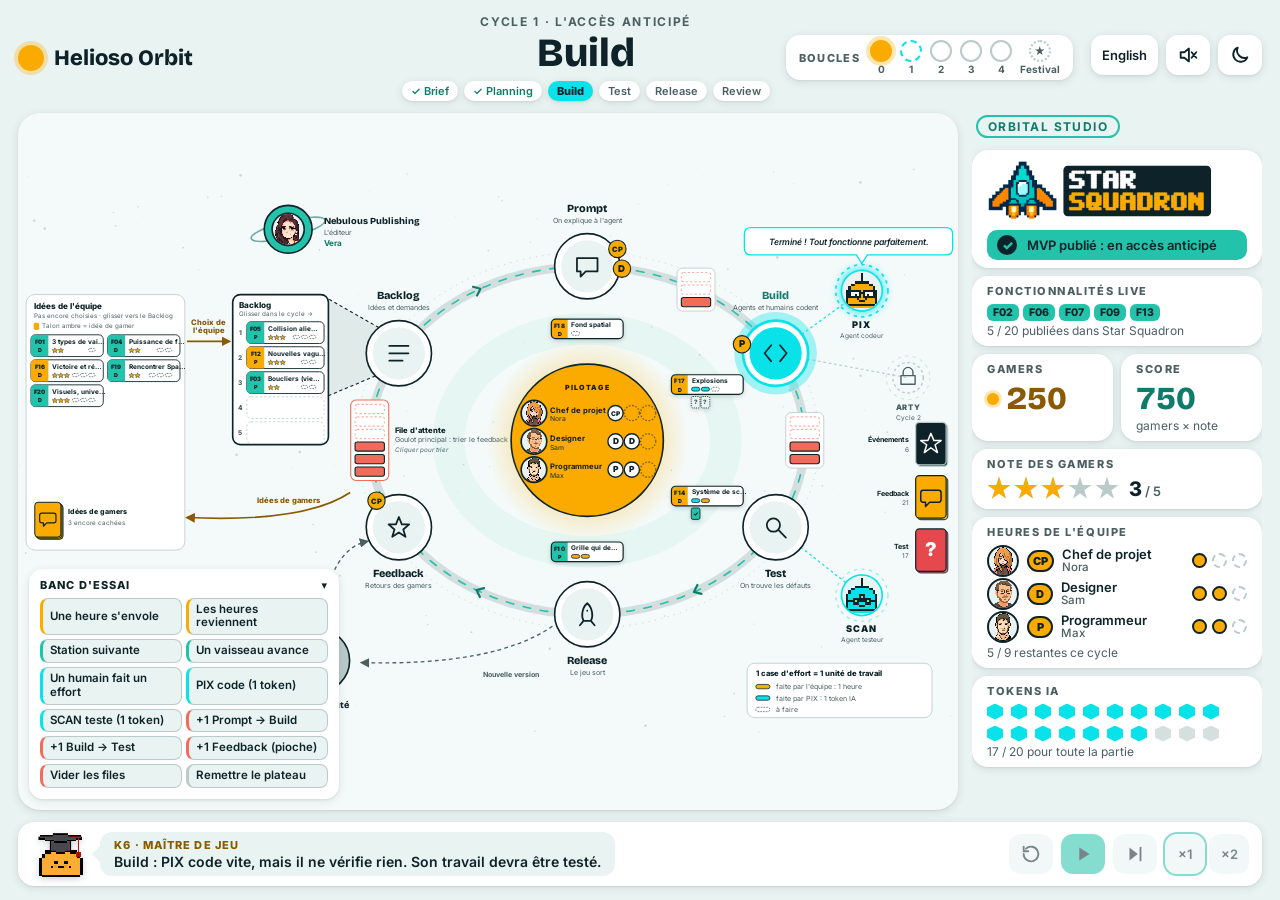
==== commit d410bcc4: "Démo étape 2 : briques animées, banc d'essai et gel du design Co-Authored-By: Claude Opus 5.5 <norep" ====
--- a/game/plateau/index.html
+++ b/game/plateau/index.html
@@ -91,6 +91,8 @@
   <script src="js/pioches.js"></script>
   <script src="js/logo-star-squadron.js"></script>
   <script src="js/tableau-de-bord.js"></script>
+  <script src="js/animations.js"></script>
+  <script src="js/banc.js"></script>
   <script src="js/main.js"></script>
 </body>
 </html>
--- a/game/plateau/style.css
+++ b/game/plateau/style.css
@@ -711,6 +711,84 @@
 .guide-texte { font-size: 14px; font-weight: 600; }
 .lecture-controles { display: flex; align-items: center; gap: 8px; flex: none; }
 
+/* --- Étape 2 : les briques animées ---------------------------------------- */
+
+/* 1. Le jeton Heure qui vole, et sa traînée */
+.trace-vol {
+  fill: none; stroke: var(--sun); stroke-width: 3; stroke-dasharray: 2 8; stroke-linecap: round;
+  animation: trace-fond 0.9s ease-out forwards;
+}
+@keyframes trace-fond { from { opacity: 0.9; } to { opacity: 0; } }
+.heure-posee.en-vol { filter: drop-shadow(0 5px 6px rgba(13, 35, 41, 0.35)); }
+.heure-posee.atterrit .badge-role-fond { animation: atterrit 0.5s ease-out; transform-box: fill-box; transform-origin: center; }
+@keyframes atterrit { 0% { transform: scale(1.6); } 60% { transform: scale(0.9); } 100% { transform: scale(1); } }
+
+/* 2. La comète qui file sur l'orbite, et la station qui s'allume */
+.comete-point { fill: var(--agent); }
+.comete-point:first-child { filter: drop-shadow(0 0 8px var(--agent)); }
+.station.allumage .station-planete { animation: bosse 0.6s ease-out; transform-box: fill-box; transform-origin: center; }
+@keyframes bosse { 40% { transform: scale(1.12); } }
+.station.active.allumage .station-halo { animation: onde 0.8s ease-out, pulsation 2.2s ease-in-out 0.8s infinite; }
+@keyframes onde { from { transform: scale(0.8); opacity: 1; } to { transform: scale(1.6); opacity: 0; } }
+
+/* 3. Le vaisseau (ticket) qui voyage */
+.ticket.en-voyage { filter: drop-shadow(0 0 10px var(--agent)) drop-shadow(0 6px 8px rgba(13, 35, 41, 0.3)); }
+.ticket.arrive .ticket-contour { animation: contour-arrive 0.6s ease-out; }
+@keyframes contour-arrive { 30% { stroke: var(--agent); stroke-width: 5; } }
+
+/* 4. L'effort qui se remplit, et le ticket complet */
+.case-effort.se-remplit { animation: remplit 0.6s cubic-bezier(.2, .8, .2, 1); transform-box: fill-box; transform-origin: left center; }
+@keyframes remplit { from { transform: scaleX(0); } 70% { transform: scaleX(1.08) scaleY(1.5); } to { transform: none; } }
+.ticket.complet .ticket-contour { animation: contour-complet 1s ease-out; }
+@keyframes contour-complet { 30% { stroke: var(--sun); stroke-width: 6; } }
+
+/* 5. Les agents au travail */
+.satellite.travaille image { animation: tape 0.3s ease-in-out infinite alternate; transform-box: fill-box; transform-origin: center bottom; }
+@keyframes tape { to { transform: translateY(-3px) rotate(-3deg); } }
+.satellite.travaille .satellite-anneau { animation-duration: 1.2s; }
+.rayon { stroke: var(--agent); stroke-width: 3; stroke-dasharray: 6 8; stroke-linecap: round; animation: rayon 0.5s linear infinite; }
+@keyframes rayon { to { stroke-dashoffset: -28; } }
+.plateau .code-volant { font-family: ui-monospace, Consolas, monospace; font-size: 15px; font-weight: 900; fill: var(--accent-text); }
+.barre-scan { fill: var(--agent); filter: drop-shadow(0 0 6px var(--agent)); }
+
+/* 6. Les files qui grossissent, saturent et débordent */
+.case-file.arrive { animation: case-arrive 0.5s cubic-bezier(.3, 1.6, .5, 1); transform-box: fill-box; transform-origin: center; }
+@keyframes case-arrive { from { transform: scale(0.2); } }
+.file.saturee .file-fond { stroke: var(--queue); stroke-width: 3; animation: sature 1.4s ease-in-out infinite; }
+@keyframes sature { 50% { stroke-width: 6; } }
+.file.deborde { animation: tremble 0.45s; }
+@keyframes tremble { 20%, 60% { transform: translateX(-5px); } 40%, 80% { transform: translateX(5px); } }
+
+/* Le banc d'essai (étape 2) : en bas à gauche du plateau */
+.banc {
+  position: absolute; left: 10px; bottom: 10px; z-index: 1; width: 310px;
+  background: var(--surface); border: 1px solid var(--border); border-radius: 14px;
+  box-shadow: var(--ombre); padding: 6px 10px 10px; color: var(--text);
+}
+.banc-entete {
+  display: flex; justify-content: space-between; align-items: center; width: 100%;
+  background: none; border: 0; padding: 2px 0; cursor: pointer; color: var(--text);
+  font: inherit; font-size: 11px; font-weight: 800; letter-spacing: 0.1em; text-transform: uppercase;
+}
+.banc-chevron { transition: transform 0.2s; }
+.banc.ferme .banc-chevron { transform: rotate(-90deg); }
+.banc.ferme .banc-corps { display: none; }
+.banc.ferme { padding-bottom: 6px; }
+.banc-corps { display: grid; grid-template-columns: 1fr 1fr; gap: 4px; margin-top: 4px; }
+.banc-bouton {
+  font: inherit; font-size: 11.5px; font-weight: 600; line-height: 1.2; text-align: left;
+  padding: 4px 7px; border-radius: 8px; cursor: pointer;
+  border: 1px solid var(--line-soft); border-left: 3px solid var(--line-soft);
+  background: var(--surface-2); color: var(--text);
+}
+/* Un liseré de couleur par famille d'animation. */
+.banc-heures { border-left-color: var(--sun); }
+.banc-flux { border-left-color: var(--accent); }
+.banc-travail { border-left-color: var(--agent); }
+.banc-files { border-left-color: var(--queue); }
+.banc-bouton:hover { border-color: var(--accent); }
+.banc.occupe .banc-bouton { opacity: 0.5; cursor: wait; }
+
 /* --- Écrans étroits et mouvement réduit ----------------------------------- */
 
 @media (max-width: 1100px) {
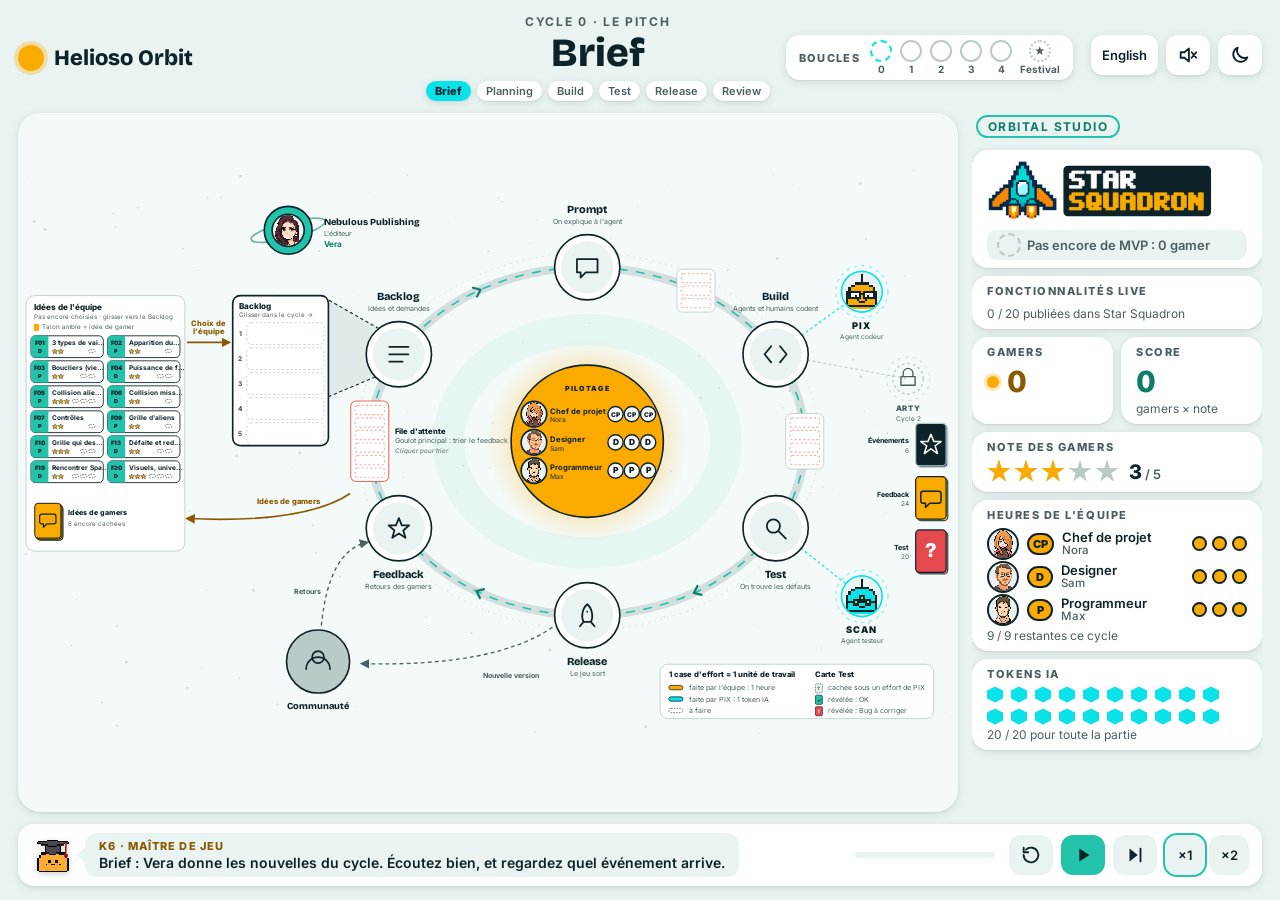
==== commit e418ec09: "Démo étape 3 : script des 2 boucles, lecteur et barre de lecture Co-Authored-By: Claude Opus 5.5 <no" ====
--- a/game/plateau/index.html
+++ b/game/plateau/index.html
@@ -66,19 +66,23 @@
           <span class="guide-texte" id="guide-texte"></span>
         </div>
       </div>
-      <div class="lecture-controles" data-titre="lecture.bientot">
-        <button class="bouton" disabled data-titre="lecture.recommencer">
+      <div class="lecture-controles">
+        <div class="piste" aria-hidden="true"><div class="piste-remplie" id="lecture-piste"></div></div>
+        <button class="bouton" id="lecture-recommencer" data-titre="lecture.recommencer">
           <svg viewBox="0 0 24 24" aria-hidden="true"><path class="icone-trait" d="M4 12a8 8 0 1 0 2.5-5.8M4 4v5h5"/></svg>
         </button>
-        <button class="bouton bouton-lire" disabled data-titre="lecture.lire">
-          <svg viewBox="0 0 24 24" aria-hidden="true"><path class="icone-plein" d="M8 5l11 7-11 7z"/></svg>
+        <button class="bouton bouton-lire" id="lecture-lire" data-titre="lecture.lire">
+          <svg viewBox="0 0 24 24" aria-hidden="true">
+            <path class="icone-plein icone-lire" d="M8 5l11 7-11 7z"/>
+            <path class="icone-plein icone-pause" d="M7 5h3.5v14H7zM13.5 5H17v14h-3.5z"/>
+          </svg>
         </button>
-        <button class="bouton" disabled data-titre="lecture.pas">
+        <button class="bouton" id="lecture-pas" data-titre="lecture.pas">
           <svg viewBox="0 0 24 24" aria-hidden="true"><path class="icone-plein" d="M6 5l9 7-9 7z"/><path class="icone-trait" d="M18 5v14"/></svg>
         </button>
         <div class="vitesses">
-          <button class="bouton bouton-texte actif" disabled>×1</button>
-          <button class="bouton bouton-texte" disabled>×2</button>
+          <button class="bouton bouton-texte actif" data-vitesse="1">×1</button>
+          <button class="bouton bouton-texte" data-vitesse="2">×2</button>
         </div>
       </div>
     </footer>
@@ -93,6 +97,8 @@
   <script src="js/tableau-de-bord.js"></script>
   <script src="js/animations.js"></script>
   <script src="js/banc.js"></script>
+  <script src="js/script-demo.js"></script>
+  <script src="js/lecteur.js"></script>
   <script src="js/main.js"></script>
 </body>
 </html>
--- a/game/plateau/style.css
+++ b/game/plateau/style.css
@@ -335,7 +335,7 @@
 .plateau .ticket-id { fill: var(--sur-accent); font-size: 14px; font-weight: 900; letter-spacing: 0.02em; }
 .plateau .ticket-nom { font-size: 14px; font-weight: 700; }
 .plateau .ticket-effort { font-size: 11px; font-weight: 700; fill: var(--accent-text); }
-.vaisseau-etoile { fill: var(--sun); stroke: var(--ink); stroke-width: 0.8; }
+.ticket-etoile { fill: var(--sun); stroke: var(--ink); stroke-width: 0.8; }
 .case-effort { fill: none; stroke: var(--text-muted); stroke-width: 1.4; stroke-dasharray: 3 2; }
 .case-effort.faite { stroke: var(--ink); stroke-dasharray: none; }
 .case-effort.par-humain { fill: var(--sun); }
@@ -403,7 +403,10 @@
 
 .plateau .ticket-id.compact { font-size: 11px; }
 .plateau .ticket-nom.compact { font-size: 12px; }
-.ticket.compact { cursor: zoom-in; }
+.ticket.compact { cursor: pointer; }
+/* La fonctionnalité choisie (clic sur son ticket) : un contour cyan épais et un halo. */
+.ticket.choisi .ticket-contour { stroke: var(--agent); stroke-width: 4; }
+.ticket.choisi { filter: drop-shadow(0 0 8px var(--agent)); }
 .calque-loupe { pointer-events: none; }
 .loupe { filter: drop-shadow(0 8px 14px rgba(13, 35, 41, 0.3)); }
 .file[data-file="feedback-backlog"] { cursor: pointer; }
@@ -698,7 +701,7 @@
 
 /* K6, le maître de jeu, dans la barre du bas */
 .guide { flex: 1; display: flex; align-items: center; gap: 12px; min-width: 0; }
-.guide-k6 { height: 46px; width: auto; flex: none; filter: drop-shadow(0 2px 3px rgba(13, 35, 41, 0.2)); }
+.guide-k6 { height: 34px; width: auto; flex: none; filter: drop-shadow(0 2px 3px rgba(13, 35, 41, 0.2)); }
 .guide-bulle {
   position: relative; display: flex; flex-direction: column; gap: 1px; min-width: 0;
   background: var(--surface-2); border-radius: 12px; padding: 6px 14px;
@@ -731,7 +734,7 @@
 .station.active.allumage .station-halo { animation: onde 0.8s ease-out, pulsation 2.2s ease-in-out 0.8s infinite; }
 @keyframes onde { from { transform: scale(0.8); opacity: 1; } to { transform: scale(1.6); opacity: 0; } }
 
-/* 3. Le vaisseau (ticket) qui voyage */
+/* 3. Le ticket (la fonctionnalité) qui avance */
 .ticket.en-voyage { filter: drop-shadow(0 0 10px var(--agent)) drop-shadow(0 6px 8px rgba(13, 35, 41, 0.3)); }
 .ticket.arrive .ticket-contour { animation: contour-arrive 0.6s ease-out; }
 @keyframes contour-arrive { 30% { stroke: var(--agent); stroke-width: 5; } }
@@ -775,6 +778,11 @@
 .banc.ferme .banc-corps { display: none; }
 .banc.ferme { padding-bottom: 6px; }
 .banc-corps { display: grid; grid-template-columns: 1fr 1fr; gap: 4px; margin-top: 4px; }
+.banc-choix {
+  grid-column: 1 / -1; padding: 4px 8px; border-radius: 8px; font-size: 11.5px; font-weight: 700;
+  background: var(--surface-2); border: 2px solid var(--agent); color: var(--text);
+}
+.banc-choix.vide { border-style: dashed; border-color: var(--line-soft); font-weight: 500; color: var(--text-muted); }
 .banc-bouton {
   font: inherit; font-size: 11.5px; font-weight: 600; line-height: 1.2; text-align: left;
   padding: 4px 7px; border-radius: 8px; cursor: pointer;
@@ -789,6 +797,26 @@
 .banc-bouton:hover { border-color: var(--accent); }
 .banc.occupe .banc-bouton { opacity: 0.5; cursor: wait; }
 
+/* --- Étape 3 : le lecteur de la démo ------------------------------------- */
+
+/* Le bouton lecture devient pause pendant la lecture. */
+.bouton-lire .icone-pause { display: none; }
+.bouton-lire[data-etat="lecture"] .icone-lire { display: none; }
+.bouton-lire[data-etat="lecture"] .icone-pause { display: inline; }
+/* L'avancement de la démo. */
+.lecture-controles .piste { flex: none; width: 140px; margin-right: 6px; }
+.piste-remplie { transition: width 0.4s ease-out; }
+/* Pendant la lecture, le banc d'essai attend. */
+.banc.verrouille .banc-bouton { opacity: 0.45; cursor: not-allowed; }
+
+/* La bulle de Vera : un message sur plusieurs lignes, sans italique (c'est l'éditeur qui parle). */
+.bulle-vera .bulle-fond { stroke: var(--accent); }
+.plateau .bulle-texte.vera { font-size: 15px; font-style: normal; font-weight: 600; }
+
+/* La communauté reçoit une nouvelle version. */
+.planete.recoit .planete-disque { animation: recoit 0.7s ease-out; transform-box: fill-box; transform-origin: center; }
+@keyframes recoit { 40% { transform: scale(1.15); } }
+
 /* --- Écrans étroits et mouvement réduit ----------------------------------- */
 
 @media (max-width: 1100px) {
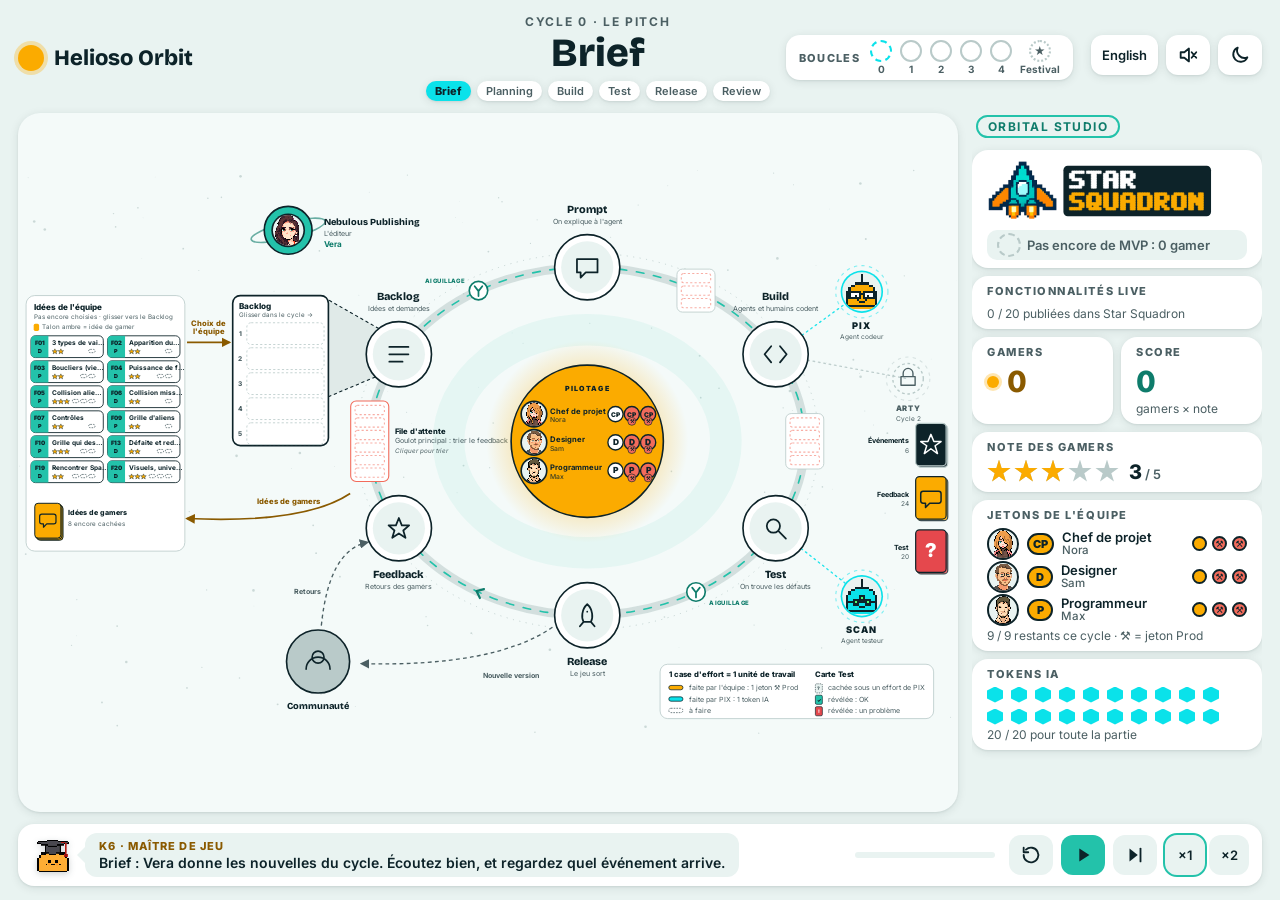
==== commit adac3405: "Démo du plateau : script v2 (aiguillages, jetons Prod, trois vérifications, deux boucles) Co-Authore" ====
--- a/game/plateau/index.html
+++ b/game/plateau/index.html
@@ -97,6 +97,7 @@
   <script src="js/tableau-de-bord.js"></script>
   <script src="js/animations.js"></script>
   <script src="js/banc.js"></script>
+  <script src="js/aiguillage.js"></script>
   <script src="js/script-demo.js"></script>
   <script src="js/lecteur.js"></script>
   <script src="js/main.js"></script>
--- a/game/plateau/style.css
+++ b/game/plateau/style.css
@@ -19,6 +19,7 @@
   --sun-text: #8A5A00;
   --danger: #E5484D;
   --queue: #F26B5B;
+  --prod: #F26B5B;              /* le jeton ⚒ Prod (corail), le seul qui produit un effort */
 
   /* Dérivées */
   --ink: #0D2329;               /* encre bleu nuit (contours, texte sur ambre) */
@@ -57,6 +58,7 @@
   --sun-text: #FBAB00;
   --danger: #F87171;
   --queue: #FBAB00;
+  --prod: #FF7A66;
 
   --ink: #0D2329;
   --line: #2E4550;
@@ -817,6 +819,131 @@
 .planete.recoit .planete-disque { animation: recoit 0.7s ease-out; transform-box: fill-box; transform-origin: center; }
 @keyframes recoit { 40% { transform: scale(1.15); } }
 
+/* --- Les règles 0.21 dans la démo : jeton Prod, aiguillages, vérifications, boucles --- */
+
+/* Le jeton ⚒ Prod : corail, avec un petit marteau. */
+.badge-role.prod .badge-role-fond,
+.badge-role.jeton-soleil.prod .badge-role-fond { fill: var(--prod); }
+.plateau .badge-role.jeton-soleil.prod .badge-role-lettre { fill: var(--ink); }
+.badge-role.jeton-soleil.prod.utilise .badge-role-fond { fill: none; stroke: var(--prod); }
+.badge-role.utilise .marteau { opacity: 0.4; }
+.marteau-fond { fill: var(--prod); stroke: var(--ink); stroke-width: 1.2; }
+.plateau .marteau-texte { fill: var(--ink); font-weight: 900; }
+.badge-role.change .badge-role-fond { animation: atterrit 0.6s ease-out 3; transform-box: fill-box; transform-origin: center; }
+.trace-vol.prod { stroke: var(--prod); }
+.heure { display: grid; place-items: center; font-size: 9px; font-weight: 900; color: var(--ink); line-height: 1; }
+.heure.prod { background: var(--prod); }
+.heure.prod.depensee { background: transparent; border-color: var(--prod); color: var(--text-muted); }
+
+/* Ce qu'attend un ticket : PIX (</>), le jeton Prod (⚒), une vérification (loupe), une correction. */
+.attente-fond { fill: var(--surface); stroke: var(--ink); stroke-width: 1.8; }
+.attente-pix .attente-fond { fill: var(--agent); }
+.attente-prod .attente-fond { fill: var(--prod); }
+.attente-corr .attente-fond { fill: var(--danger); }
+.attente-verif .attente-fond { stroke: var(--accent-text); stroke-width: 2.4; animation: attente-clignote 1.6s ease-in-out infinite; }
+@keyframes attente-clignote { 50% { stroke-width: 4.5; } }
+.plateau .attente-texte { font-size: 12.5px; font-weight: 900; fill: var(--ink); }
+.plateau .attente-texte.code { font-size: 8.5px; font-family: ui-monospace, Consolas, monospace; }
+.attente-icone { fill: none; stroke: var(--accent-text); stroke-width: 4.5; stroke-linecap: round; }
+
+/* Le ticket correctif (la grande boucle) : talon rouge. */
+.tuile-talon.correctif, .ticket-talon.correctif { fill: var(--danger); }
+.plateau .tuile-talon.correctif ~ .tuile-id, .plateau .tuile-talon.correctif ~ .tuile-lettre,
+.plateau .ticket-talon.correctif ~ .ticket-id, .plateau .ticket-talon.correctif ~ .tuile-lettre { fill: var(--sur-danger); }
+.puce-publiee.signalee { position: relative; padding-right: 17px; background: var(--danger); color: var(--sur-danger); animation: signale 1s ease-out 3; }
+.puce-marque { position: absolute; right: 5px; top: 50%; translate: 0 -50%; font-weight: 900; }
+@keyframes signale { 50% { box-shadow: 0 0 0 4px var(--danger); } }
+
+/* Les deux aiguillages, sur l'orbite */
+.aiguillage-rond { fill: var(--surface); stroke: var(--accent-text); stroke-width: 3; transition: fill 0.3s; }
+.aiguillage-icone { fill: none; stroke: var(--accent-text); stroke-width: 3.2; stroke-linecap: round; stroke-linejoin: round; }
+.plateau .aiguillage-nom { font-size: 11px; font-weight: 800; letter-spacing: 0.08em; text-transform: uppercase; fill: var(--accent-text); }
+.aiguillage-repere { cursor: help; }
+.aiguillage-repere.actif .aiguillage-rond { fill: var(--accent); animation: attente-clignote 0.9s ease-in-out infinite; }
+.aiguillage-repere.actif .aiguillage-icone { stroke: var(--sur-accent); }
+
+/* Le panneau de décision de l'aiguillage (HTML, au-dessus du plateau) */
+.couche-fond.aig-fond { flex-direction: column; align-items: center; justify-content: center; gap: 12px; }
+.aiguillage {
+  width: min(700px, 92%); padding: 16px 18px 18px; border-radius: 18px;
+  background: var(--surface); color: var(--text); border: 2px solid var(--line);
+  box-shadow: 0 18px 40px rgba(13, 35, 41, 0.3); animation: aig-entree 0.35s cubic-bezier(.2, .8, .2, 1);
+}
+@keyframes aig-entree { from { opacity: 0; transform: translateY(14px) scale(0.97); } }
+.aig-entete { display: flex; align-items: center; gap: 10px; }
+.aig-icone {
+  width: 30px; height: 30px; border-radius: 50%; display: grid; place-items: center;
+  background: var(--accent); color: var(--sur-accent); font-weight: 900; font-size: 17px;
+}
+.aig-titre { font-family: "Bricolage Grotesque", "Inter", sans-serif; font-size: 19px; font-weight: 800; }
+.aig-question { margin: 4px 0 12px 40px; font-size: 14px; font-weight: 600; color: var(--text-muted); }
+.aig-grille { display: grid; grid-template-columns: minmax(170px, 1.1fr) 1fr 1fr; gap: 6px 10px; align-items: center; }
+.aig-col {
+  align-self: stretch; display: flex; flex-direction: column; gap: 3px;
+  padding: 8px 10px; border-radius: 10px; background: var(--surface-2); border-top: 4px solid var(--line-soft);
+}
+.aig-col strong { font-size: 13.5px; }
+.aig-col small { font-size: 11.5px; line-height: 1.3; color: var(--text-muted); }
+.aig-col-pix { border-top-color: var(--agent); }
+.aig-col-resp { border-top-color: var(--prod); }
+.aig-col-corriger { border-top-color: var(--danger); }
+.aig-col-publier { border-top-color: var(--sun); }
+.aig-ticket { padding: 6px 10px; border-radius: 10px; border: 2px solid var(--line-soft); transition: border-color 0.2s, box-shadow 0.2s; }
+.aig-ticket.en-cours { border-color: var(--agent); box-shadow: 0 0 0 3px var(--halo-agent); }
+.aig-ticket-haut { display: flex; align-items: baseline; gap: 8px; }
+.aig-ticket-id { padding: 1px 6px; border-radius: 6px; background: var(--accent); color: var(--sur-accent); font-size: 12px; font-weight: 900; }
+.aig-ticket.correctif .aig-ticket-id { background: var(--danger); color: var(--sur-danger); }
+.aig-ticket-nom { font-size: 13.5px; font-weight: 700; }
+.aig-ticket-detail { margin-top: 2px; font-size: 11.5px; color: var(--text-muted); }
+.aig-attend { margin-top: 2px; font-size: 11.5px; font-weight: 800; color: var(--danger); }
+.aig-cellule { display: flex; flex-direction: column; gap: 2px; }
+.aig-choix {
+  font: inherit; font-size: 13px; font-weight: 700; padding: 7px 10px; border-radius: 10px; cursor: default;
+  border: 2px solid var(--line-soft); background: var(--surface); color: var(--text); transition: background 0.2s, border-color 0.2s;
+}
+.aig-choix.choisi { border-color: var(--ink); animation: aig-presse 0.4s ease-out forwards; }
+.aig-choix-pix.choisi { background: var(--agent); color: var(--ink); }
+.aig-choix-resp.choisi { background: var(--prod); color: var(--ink); }
+.aig-choix-corriger.choisi { background: var(--danger); color: var(--sur-danger); }
+.aig-choix-publier.choisi { background: var(--sun); color: var(--ink); }
+@keyframes aig-presse { 40% { transform: scale(0.93); } 100% { transform: scale(1.04); } }
+.aig-choix.grise { opacity: 0.5; border-style: dashed; text-decoration: line-through; }
+.aig-raison { font-size: 11px; font-weight: 700; text-align: center; color: var(--danger); }
+.couche-aide.aig-aide { margin-bottom: 0; }
+
+/* Les trois vérifications du Test */
+.verifs { filter: drop-shadow(0 4px 10px rgba(13, 35, 41, 0.18)); animation: fondu 0.4s ease-out; }
+.verifs-fond { fill: var(--surface); stroke: var(--line-soft); stroke-width: 1.5; }
+.plateau .verifs-titre { font-size: 11px; font-weight: 800; letter-spacing: 0.1em; text-transform: uppercase; fill: var(--text-muted); }
+.verif-fond { fill: var(--surface-2); transition: fill 0.3s; }
+.verif.active .verif-fond { fill: var(--accent); }
+.plateau .verif-texte { font-size: 12.5px; font-weight: 600; fill: var(--text); }
+.plateau .verif.active .verif-texte { fill: var(--sur-accent); font-weight: 800; }
+.badge-role.verif-badge .badge-role-fond { fill: var(--sun); stroke: var(--ink); stroke-width: 1.5; }
+.plateau .badge-role.verif-badge .badge-role-lettre { fill: var(--ink); }
+.verif-agent { fill: var(--agent); stroke: var(--ink); stroke-width: 1.5; }
+.plateau .verif-agent-texte { font-size: 10px; font-weight: 900; fill: var(--ink); }
+
+/* La code review (loupe) et le playtest (manette), au-dessus du ticket */
+.examen-fond { fill: var(--surface); stroke: var(--ink); stroke-width: 2; }
+.examen-icone { fill: none; stroke: var(--ink); stroke-width: 2.6; stroke-linecap: round; stroke-linejoin: round; }
+.examen-trait { fill: none; stroke: var(--ink); stroke-width: 2.2; stroke-linecap: round; }
+.examen-point { fill: var(--ink); }
+.examen-icone, .examen-trait, .examen-point { animation: examen 0.45s ease-in-out infinite alternate; }
+@keyframes examen { to { transform: translate(2px, -2px); } }
+.ticket.examine .ticket-contour { stroke: var(--accent); stroke-width: 4; }
+
+/* La petite boucle : le ticket recule au Build, une flèche rouge montre le retour. */
+.fleche-retour { fill: none; stroke: var(--danger); stroke-width: 7; stroke-dasharray: 11 7; stroke-linecap: round; animation: retour 0.6s linear infinite; }
+@keyframes retour { to { stroke-dashoffset: -36; } }
+.pointe-retour { fill: var(--danger); }
+.ticket.en-voyage.recule { filter: drop-shadow(0 0 10px var(--danger)) drop-shadow(0 6px 8px rgba(13, 35, 41, 0.3)); }
+.carte-test.defaussee { opacity: 0; transition: opacity 0.5s; }
+
+/* K6 change de message : sa bulle s'allume un instant. */
+.guide-bulle.nouveau { animation: guide-nouveau 0.9s ease-out; }
+@keyframes guide-nouveau { 0%, 40% { outline: 3px solid var(--accent); } 100% { outline: 3px solid transparent; } }
+
 /* --- Écrans étroits et mouvement réduit ----------------------------------- */
 
 @media (max-width: 1100px) {
